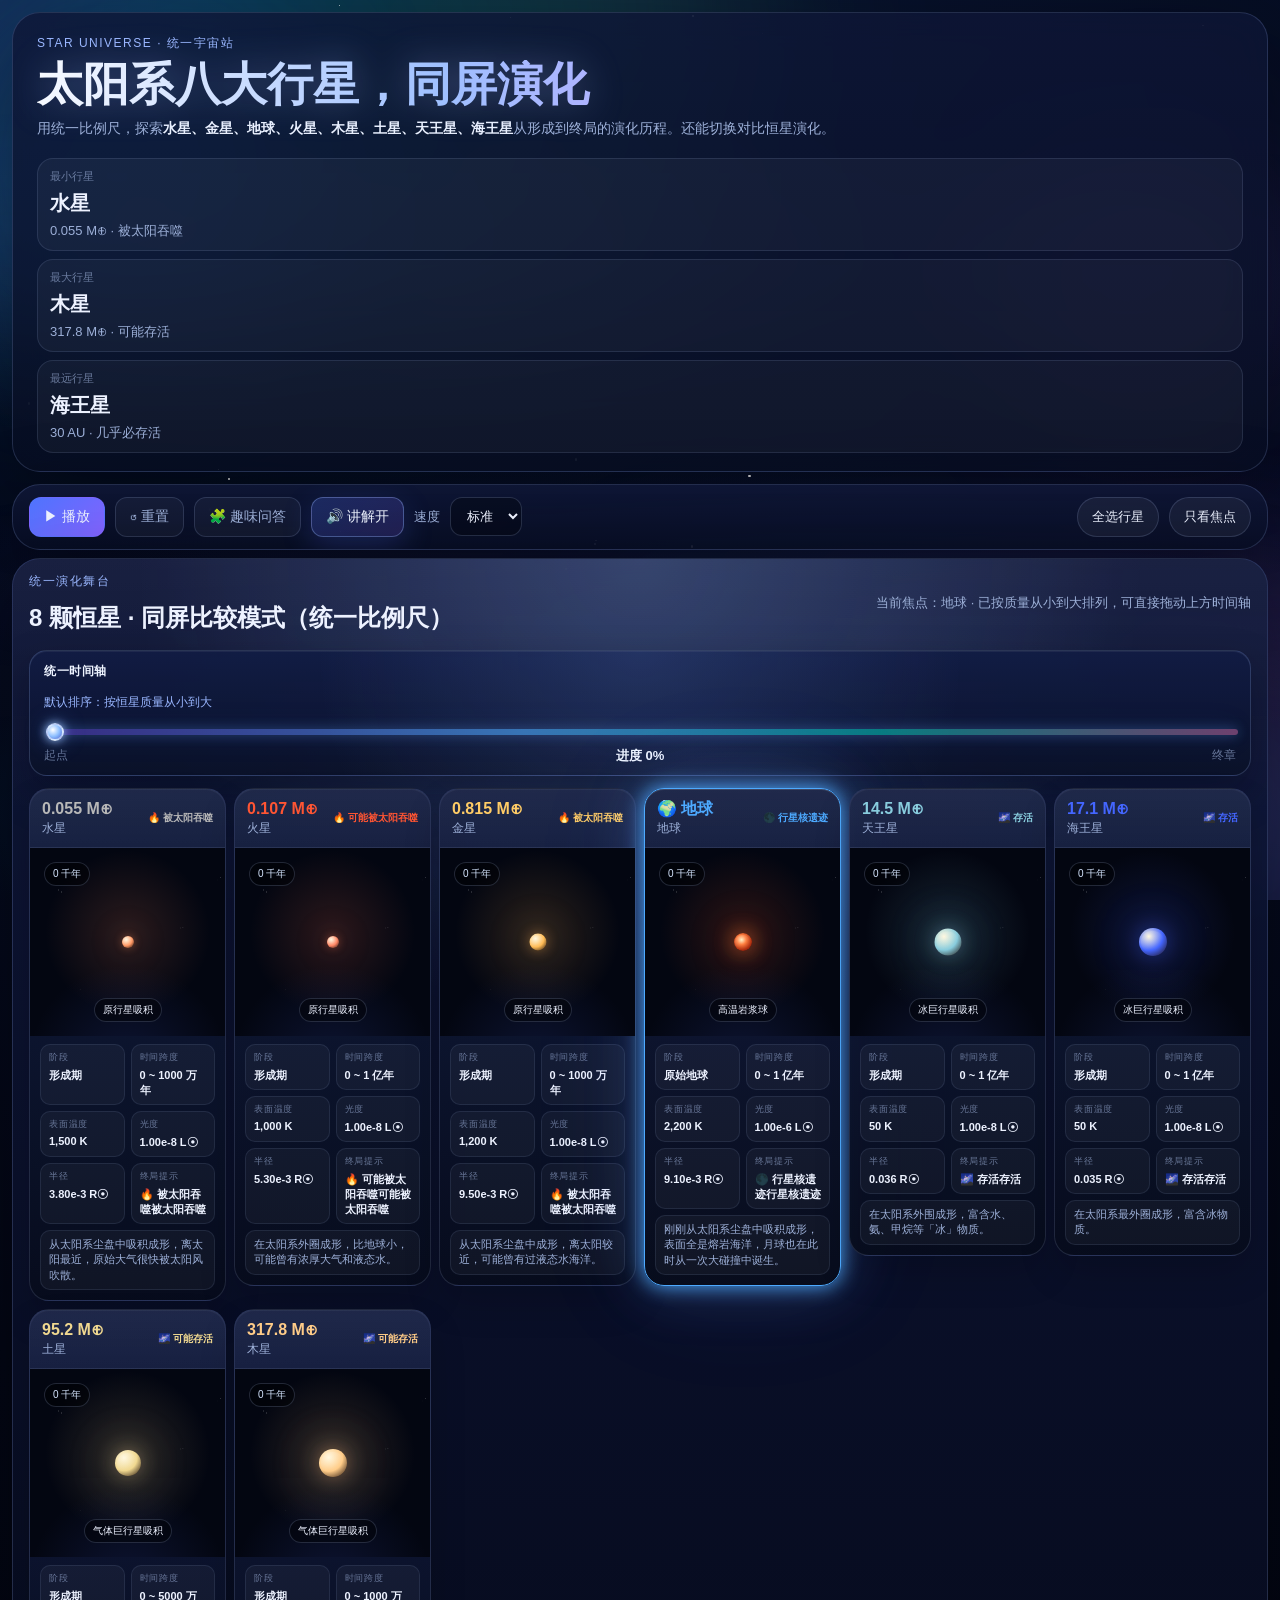
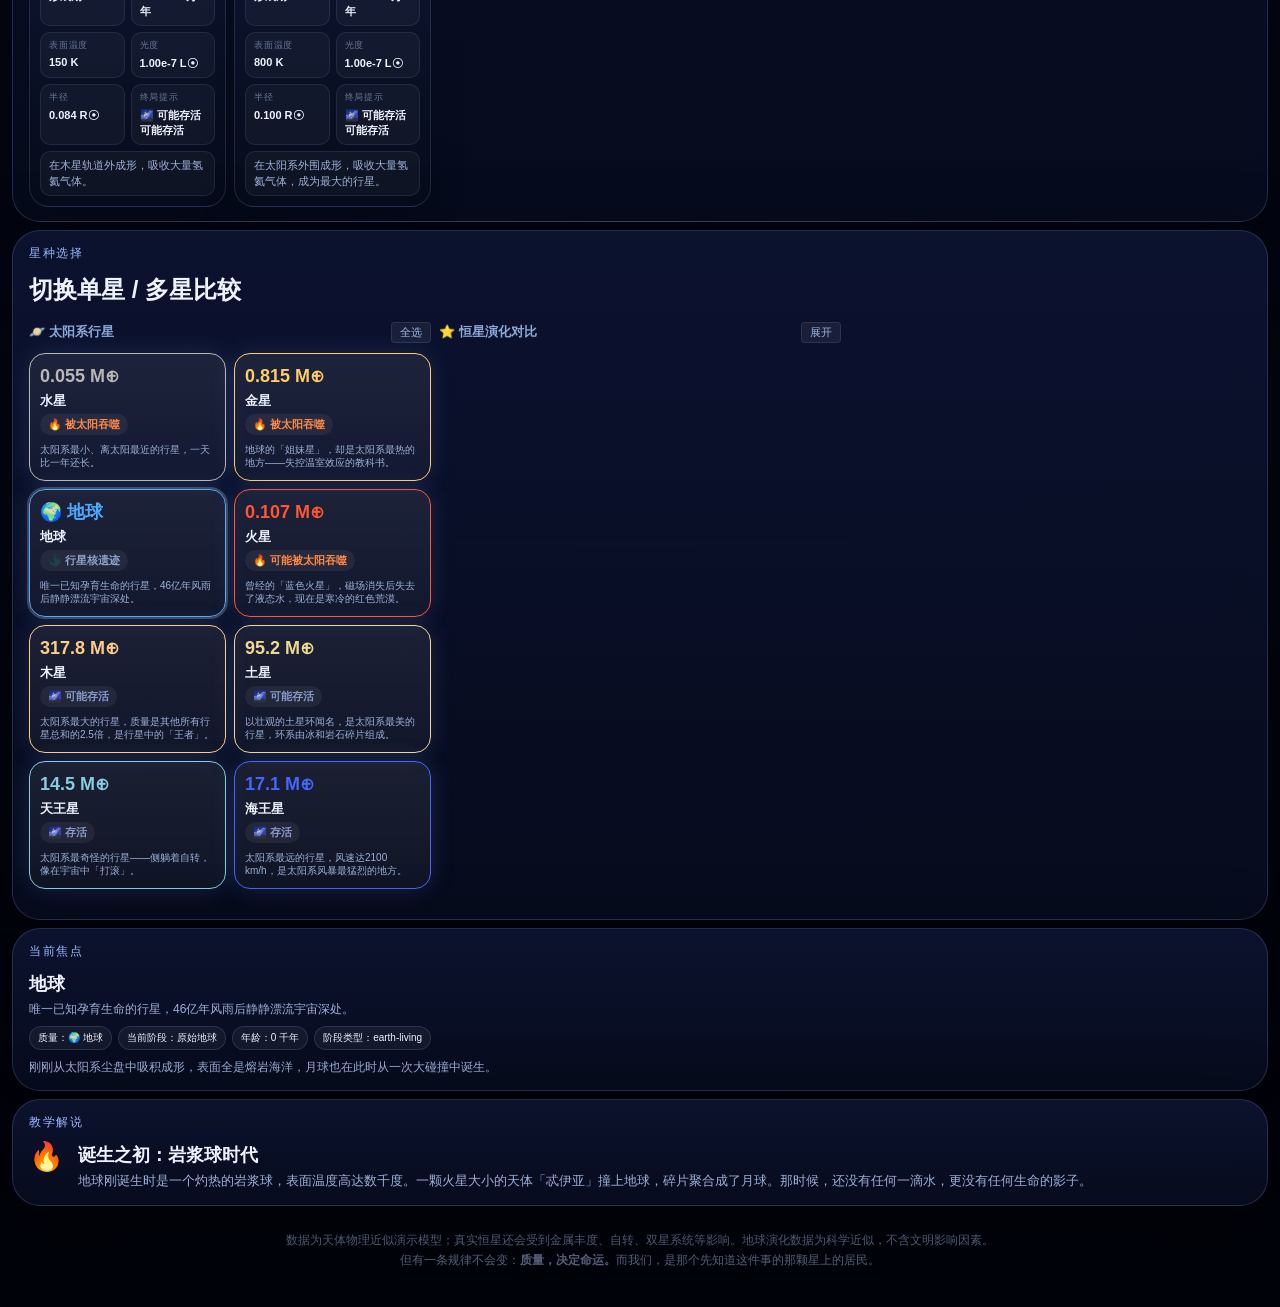
==== index.html @ a863126d "fix: resolve script loading order and update selectAll to planets only - P0 Fix: Move catalog assemb" ====
<!DOCTYPE html>
<html lang="zh-CN">
<head>
  <meta charset="UTF-8" />
  <meta name="viewport" content="width=device-width, initial-scale=1.0" />
  <title>宇宙站 · 太阳系八大行星同屏演化 | 星球的一生</title>
  <meta name="description" content="在一个统一页面中探索太阳系八大行星的演化历程，支持行星对比与恒星演化演示。" />
  <link rel="icon" type="image/svg+xml" href="favicon.svg" />
  <link rel="stylesheet" href="star-universe.css" />
</head>
<body>
  <div class="cosmos-bg">
    <div class="aurora-a"></div>
    <div class="aurora-b"></div>
    <div class="nebula nebula-a"></div>
    <div class="nebula nebula-b"></div>
    <div class="nebula nebula-c"></div>
    <div class="stars-layer" id="starsLayer"></div>
  </div>

  <div id="globalFlash" class="global-flash"></div>

  <div id="endingOverlay" class="ending-overlay">
    <div class="ending-card">
      <div class="ending-glow"></div>
      <p class="ending-pre">🎬 演化终章</p>
      <h2 id="endingTitle" class="ending-title">终章</h2>
      <p id="endingDesc" class="ending-desc"></p>
      <div id="endingBadge" class="ending-badge"></div>
      <p id="endingNote" class="ending-note"></p>
      <button id="endingClose" class="ending-btn">↺ 继续探索</button>
    </div>
  </div>

  <main class="page-shell one-screen-layout">
    <header class="hero glass-panel compact-hero">
      <div class="hero-copy">
        <div class="hero-badge">STAR UNIVERSE · 统一宇宙站</div>
        <h1>太阳系八大行星，同屏演化</h1>
        <p>
          用统一比例尺，探索<strong>水星、金星、地球、火星、木星、土星、天王星、海王星</strong>从形成到终局的演化历程。还能切换对比恒星演化。
        </p>
      </div>
      <div class="hero-stats">
        <div class="hero-stat"><span>最小行星</span><strong>水星</strong><em>0.055 M⊕ · 被太阳吞噬</em></div>
        <div class="hero-stat"><span>最大行星</span><strong>木星</strong><em>317.8 M⊕ · 可能存活</em></div>
        <div class="hero-stat"><span>最远行星</span><strong>海王星</strong><em>30 AU · 几乎必存活</em></div>
      </div>
    </header>

    <section class="control-wrap glass-panel sticky-control">
      <div class="control-row top">
        <button id="playBtn" class="action-btn primary">▶ 播放</button>
        <button id="resetBtn" class="action-btn ghost">↺ 重置</button>
        <button id="quizToggleBtn" class="action-btn ghost">🧩 趣味问答</button>
        <button id="audioToggleBtn" class="action-btn ghost active">🔊 讲解开</button>
        <label class="speed-box">
          <span>速度</span>
          <select id="speedSelect">
            <option value="0.4">慢速</option>
            <option value="1" selected>标准</option>
            <option value="2">快速</option>
            <option value="4">极速</option>
          </select>
        </label>
        <div class="selector-actions inline-actions">
          <button id="selectAllBtn" class="mini-btn">全选行星</button>
          <button id="showFocusBtn" class="mini-btn">只看焦点</button>
        </div>
      </div>
    </section>

    <section class="stage-wrap glass-panel stage-fullscreen-friendly">
      <div class="section-head compact">
        <div>
          <p class="eyebrow">统一演化舞台</p>
          <h2 id="stageTitle">六大天体同屏演化</h2>
        </div>
        <div id="selectionHint" class="selection-hint"></div>
      </div>
      <div class="stage-topbar">
        <div class="progress-wrap stage-progress-wrap">
          <div class="stage-progress-head">
            <span class="stage-progress-title">统一时间轴</span>
            <span class="stage-progress-order">默认排序：按恒星质量从小到大</span>
          </div>
          <input id="progressBar" type="range" min="0" max="1000" value="0" />
          <div class="progress-labels">
            <span>起点</span>
            <span id="progressText">进度 0%</span>
            <span>终章</span>
          </div>
        </div>
      </div>
      <div id="stageGrid" class="stage-grid"></div>
    </section>

    <section class="selector-wrap glass-panel selector-compact">
      <div class="section-head compact">
        <div>
          <p class="eyebrow">星种选择</p>
          <h2>切换单星 / 多星比较</h2>
        </div>
      </div>
      <div id="selectorGrid" class="selector-grid"></div>
    </section>

    <section class="insight-grid compact-insight">
      <article class="focus-card glass-panel">
        <p class="eyebrow">当前焦点</p>
        <div id="focusSummary"></div>
      </article>
      <section class="teach-wrap glass-panel">
        <p class="eyebrow">教学解说</p>
        <div class="teach-box">
          <div id="teachEmoji" class="teach-emoji">🌌</div>
          <div>
            <h3 id="teachTitle">从分子云开始</h3>
            <p id="teachCaption">选择一颗恒星作为焦点，点击播放，开始看它的一生。</p>
          </div>
        </div>
      </section>
    </section>

    <section id="quizPanel" class="quiz-wrap glass-panel hidden">
      <div id="quizSection"></div>
    </section>

    <footer class="footer-note">
      数据为天体物理近似演示模型；真实恒星还会受到金属丰度、自转、双星系统等影响。地球演化数据为科学近似，不含文明影响因素。<br />
      但有一条规律不会变：<strong>质量，决定命运。</strong>而我们，是那个先知道这件事的那颗星上的居民。
    </footer>
  </main>

  <script src="star-data.js"></script>
  <script src="star-250m-data.js"></script>
  <script src="star-universe-app.js"></script>
</body>
</html>
---- star-universe.css ----
:root {
  --bg: #030614;
  --panel: rgba(10, 16, 40, 0.62);
  --panel-strong: rgba(10, 18, 48, 0.82);
  --border: rgba(160, 190, 255, 0.18);
  --text: #edf2ff;
  --sub: #9db0d8;
  --muted: rgba(157, 176, 216, 0.62);
  --accent: #7ca4ff;
  --radius-lg: 28px;
  --radius-md: 18px;
  --shadow: 0 24px 80px rgba(0, 0, 0, 0.35);
}

* { box-sizing: border-box; }
html, body { margin: 0; padding: 0; }
body {
  min-height: 100vh;
  font-family: -apple-system, BlinkMacSystemFont, "Segoe UI", "PingFang SC", sans-serif;
  background: radial-gradient(circle at top, #08132f 0%, #030614 50%, #01030a 100%);
  color: var(--text);
  overflow-x: hidden;
}

.cosmos-bg {
  position: fixed;
  inset: 0;
  overflow: hidden;
  pointer-events: none;
}

.nebula {
  position: absolute;
  border-radius: 999px;
  filter: blur(60px);
  opacity: 0.35;
}

.nebula-a {
  width: 42vw;
  height: 42vw;
  left: -10vw;
  top: -8vw;
  background: radial-gradient(circle, rgba(90, 120, 255, 0.55), transparent 70%);
}

.nebula-b {
  width: 36vw;
  height: 36vw;
  right: -8vw;
  top: 6vh;
  background: radial-gradient(circle, rgba(194, 96, 255, 0.38), transparent 72%);
}

.nebula-c {
  width: 50vw;
  height: 28vw;
  left: 24vw;
  bottom: -12vw;
  background: radial-gradient(circle, rgba(66, 214, 255, 0.22), transparent 72%);
}

.stars-layer {
  position: absolute;
  inset: 0;
}

.star-pixel {
  position: absolute;
  border-radius: 50%;
  background: #fff;
  animation: twinkle var(--dur, 4s) ease-in-out infinite;
}

@keyframes twinkle {
  0%, 100% { opacity: var(--op, 0.45); transform: scale(1); }
  50% { opacity: 0.08; transform: scale(0.55); }
}

.global-flash {
  position: fixed;
  inset: 0;
  pointer-events: none;
  background: radial-gradient(circle at center, rgba(255, 248, 220, 0.92) 0%, rgba(255, 190, 90, 0.35) 28%, transparent 68%);
  opacity: 0;
  transition: opacity 0.12s ease;
  z-index: 50;
}

/* 终章弹层 */
.ending-overlay {
  position: fixed;
  inset: 0;
  z-index: 140;
  display: none;
  align-items: center;
  justify-content: center;
  background: rgba(1, 3, 10, 0.74);
  backdrop-filter: blur(8px);
  padding: 20px;
}

.ending-overlay.visible { display: flex; }

.ending-card {
  width: min(760px, 96vw);
  background: linear-gradient(180deg, rgba(20,30,70,0.95), rgba(10,16,40,0.95));
  border: 1px solid rgba(180,205,255,0.26);
  border-radius: 24px;
  box-shadow: 0 24px 100px rgba(0,0,0,0.55);
  padding: 30px 28px;
  position: relative;
  overflow: hidden;
}

.ending-glow {
  position: absolute;
  width: 320px;
  height: 320px;
  border-radius: 50%;
  left: 50%;
  top: -180px;
  transform: translateX(-50%);
  background: radial-gradient(circle, rgba(160,190,255,0.25), transparent 68%);
  pointer-events: none;
}

.ending-pre {
  margin: 0 0 10px;
  color: #9ab7ff;
  font-size: 12px;
  letter-spacing: 1.3px;
  text-transform: uppercase;
}

.ending-title {
  margin: 0 0 10px;
  font-size: clamp(28px, 4vw, 42px);
  line-height: 1.15;
}

.ending-desc {
  margin: 0;
  color: #c3d4f8;
  line-height: 1.75;
  font-size: 15px;
}

.ending-badge {
  margin-top: 14px;
  display: inline-flex;
  align-items: center;
  gap: 8px;
  padding: 8px 14px;
  border-radius: 999px;
  border: 1px solid rgba(180,205,255,0.3);
  background: rgba(255,255,255,0.06);
  font-weight: 800;
  font-size: 16px;
}

.ending-note {
  margin: 14px 0 0;
  color: #9db3de;
  line-height: 1.7;
  font-size: 13px;
}

.ending-btn {
  margin-top: 18px;
  border: 1px solid rgba(180,205,255,0.28);
  border-radius: 12px;
  padding: 10px 14px;
  color: #eaf2ff;
  background: linear-gradient(135deg, #4f75ff, #8363ff);
  cursor: pointer;
}

.ending-btn:hover { transform: translateY(-1px); }

.page-shell {
  position: relative;
  z-index: 1;
  width: min(1600px, calc(100vw - 24px));
  margin: 0 auto;
  padding: 12px 0 24px;
}

.one-screen-layout {
  min-height: 100vh;
}

.glass-panel {
  background: linear-gradient(180deg, rgba(14, 22, 54, 0.82), rgba(8, 14, 34, 0.78));
  border: 1px solid var(--border);
  border-radius: var(--radius-lg);
  backdrop-filter: blur(18px);
  box-shadow: var(--shadow);
}

.hero {
  display: grid;
  grid-template-columns: 1.45fr 0.85fr;
  gap: 18px;
  padding: 22px 24px 18px;
  margin-bottom: 12px;
}

.compact-hero .hero-badge,
.compact-hero .eyebrow {
  margin-bottom: 8px;
}


.hero-badge,
.eyebrow {
  font-size: 12px;
  letter-spacing: 1.5px;
  text-transform: uppercase;
  color: #9ab7ff;
  margin: 0 0 12px;
}

.hero h1 {
  margin: 0 0 10px;
  font-size: clamp(28px, 4vw, 46px);
  line-height: 1.05;
  background: linear-gradient(135deg, #f6f9ff 0%, #9fc0ff 30%, #d493ff 65%, #ffd7aa 100%);
  -webkit-background-clip: text;
  -webkit-text-fill-color: transparent;
}

.hero p {
  margin: 0;
  color: var(--sub);
  line-height: 1.55;
  font-size: 14px;
  max-width: 820px;
}

.hero p strong { color: #eaf1ff; }

.hero-stats {
  display: grid;
  gap: 8px;
}

.hero-stat {
  padding: 10px 12px;
  border-radius: 16px;
  background: rgba(255, 255, 255, 0.04);
  border: 1px solid rgba(180, 205, 255, 0.12);
}

.hero-stat span {
  display: block;
  color: var(--muted);
  font-size: 11px;
  margin-bottom: 6px;
}

.hero-stat strong {
  display: block;
  font-size: 20px;
  margin-bottom: 4px;
}

.hero-stat em {
  font-style: normal;
  color: var(--sub);
  font-size: 13px;
}

.selector-wrap,
.control-wrap,
.stage-wrap,
.teach-wrap,
.quiz-wrap,
.focus-card,
.scale-card {
  padding: 14px 16px;
}

.control-wrap {
  padding: 12px 16px;
  background: linear-gradient(180deg, rgba(16, 24, 56, 0.86), rgba(8, 14, 36, 0.82));
}

.stage-wrap {
  position: relative;
  overflow: hidden;
  background:
    radial-gradient(circle at top center, rgba(124, 164, 255, 0.14), transparent 34%),
    linear-gradient(180deg, rgba(15, 23, 58, 0.92), rgba(7, 12, 30, 0.88));
}

.stage-wrap::before {
  content: "";
  position: absolute;
  inset: 0;
  pointer-events: none;
  background:
    linear-gradient(180deg, rgba(255,255,255,0.05), transparent 22%),
    radial-gradient(circle at 50% 0%, rgba(168, 198, 255, 0.12), transparent 36%);
  opacity: 0.95;
}

.stage-wrap > * {
  position: relative;
  z-index: 1;
}

.selector-wrap,
.control-wrap,
.insight-grid,
.stage-wrap,
.teach-wrap,
.quiz-wrap {
  margin-bottom: 8px;
}

.section-head {
  display: flex;
  align-items: flex-end;
  justify-content: space-between;
  gap: 20px;
  margin-bottom: 16px;
}

.section-head.compact { align-items: center; }

.section-head h2 {
  margin: 0;
  font-size: 24px;
}

.selector-actions {
  display: flex;
  gap: 10px;
}

.inline-actions {
  margin-left: auto;
  flex-wrap: wrap;
}

.mini-btn,
.action-btn,
.selector-chip {
  border: 1px solid rgba(180, 205, 255, 0.16);
  background: rgba(255, 255, 255, 0.05);
  color: var(--text);
  cursor: pointer;
  transition: transform 0.18s ease, background 0.18s ease, border-color 0.18s ease, box-shadow 0.18s ease;
}

.mini-btn:hover,
.action-btn:hover,
.selector-chip:hover { transform: translateY(-1px); }

.mini-btn {
  padding: 10px 14px;
  border-radius: 999px;
  font-size: 13px;
}

.selector-grid {
  display: grid;
  grid-template-columns: repeat(6, minmax(0, 1fr));
  gap: 8px;
}

.selector-chip {
  padding: 10px;
  border-radius: 16px;
  text-align: left;
}

.selector-chip.active {
  border-color: var(--chip-color, #8fb5ff);
  box-shadow: 0 0 24px rgba(122, 164, 255, 0.16);
  background: linear-gradient(180deg, rgba(255,255,255,0.08), rgba(255,255,255,0.04));
}

.selector-chip.focused {
  outline: 2px solid rgba(255, 255, 255, 0.2);
}

.selector-chip .mass {
  font-size: 18px;
  font-weight: 900;
  color: var(--chip-color, #8fb5ff);
  margin-bottom: 4px;
}

.selector-chip .name {
  font-size: 13px;
  font-weight: 700;
  margin-bottom: 4px;
}

.selector-chip .fate {
  display: inline-block;
  padding: 3px 8px;
  border-radius: 999px;
  background: rgba(255, 255, 255, 0.06);
  font-size: 11px;
  font-weight: 700;
  margin-bottom: 8px;
}

.selector-chip .summary {
  font-size: 10px;
  color: var(--sub);
  line-height: 1.35;
}

/* 分组选择器样式 */
.selector-group {
  margin-bottom: 16px;
}

.selector-group.collapsed .group-grid {
  display: none;
}

.group-head {
  display: flex;
  align-items: center;
  justify-content: space-between;
  margin-bottom: 10px;
}

.group-label {
  font-size: 13px;
  font-weight: 600;
  color: #8aa8d8;
}

.group-toggle {
  font-size: 11px;
  padding: 2px 8px;
  background: rgba(255,255,255,0.06);
  border: 1px solid rgba(180,200,255,0.12);
  border-radius: 4px;
  color: #9cb8e8;
  cursor: pointer;
}

.group-toggle:hover {
  background: rgba(255,255,255,0.12);
}

.group-grid {
  display: grid;
  grid-template-columns: repeat(auto-fill, minmax(140px, 1fr));
  gap: 8px;
}

.control-row.top {
  display: flex;
  align-items: center;
  gap: 10px;
  flex-wrap: wrap;
}

.action-btn {
  padding: 10px 14px;
  border-radius: 12px;
  font-size: 14px;
}

.action-btn.primary {
  background: linear-gradient(135deg, #4f75ff, #8363ff);
  border-color: transparent;
}

.action-btn.ghost {
  color: var(--sub);
  background: rgba(255, 255, 255, 0.04);
}

.action-btn.active {
  color: #eef4ff;
  border-color: rgba(154, 183, 255, 0.36);
  background: linear-gradient(135deg, rgba(79, 117, 255, 0.24), rgba(131, 99, 255, 0.2));
  box-shadow: 0 10px 30px rgba(82, 115, 255, 0.22);
}

.action-btn.muted {
  color: #b8c7e8;
  border-color: rgba(180, 205, 255, 0.18);
  background: rgba(255, 255, 255, 0.04);
  box-shadow: none;
}

.action-btn.disabled {
  opacity: 0.55;
  cursor: not-allowed;
}

.speed-box {
  display: flex;
  align-items: center;
  gap: 10px;
  font-size: 13px;
  color: var(--sub);
}

.speed-box select {
  padding: 10px 12px;
  border-radius: 12px;
  background: rgba(0, 0, 0, 0.28);
  color: var(--text);
  border: 1px solid rgba(180, 205, 255, 0.18);
}

.progress-wrap {
  border: 1px solid rgba(180, 205, 255, 0.14);
  border-radius: 18px;
  background: linear-gradient(180deg, rgba(255,255,255,0.06), rgba(255,255,255,0.03));
  box-shadow: inset 0 1px 0 rgba(255,255,255,0.05);
  padding: 12px 14px 10px;
}

.stage-topbar {
  margin-bottom: 12px;
}

.stage-progress-wrap {
  background:
    radial-gradient(circle at 50% 0%, rgba(124, 164, 255, 0.16), transparent 52%),
    linear-gradient(180deg, rgba(17, 28, 68, 0.94), rgba(10, 17, 40, 0.9));
  border-color: rgba(163, 192, 255, 0.2);
  box-shadow: 0 18px 40px rgba(3, 6, 20, 0.32), inset 0 1px 0 rgba(255,255,255,0.06);
}

.stage-progress-head {
  display: flex;
  align-items: center;
  justify-content: space-between;
  gap: 14px;
  margin-bottom: 10px;
  font-size: 12px;
}

.stage-progress-title {
  color: #eef4ff;
  font-weight: 700;
  letter-spacing: 0.6px;
}

.stage-progress-order {
  color: #9ab7ff;
  text-align: right;
}

.progress-wrap input[type="range"] {
  width: 100%;
  accent-color: #7ca4ff;
}

.progress-labels {
  display: flex;
  justify-content: space-between;
  align-items: center;
  gap: 12px;
  font-size: 12px;
  color: var(--muted);
  margin-top: 8px;
}

#progressText {
  font-size: 13px;
  font-weight: 800;
  color: #eef4ff;
}

.insight-grid {
  display: grid;
  grid-template-columns: 1fr 1fr;
  gap: 8px;
}

#focusSummary h3,
#focusSummary p,
#focusSummary ul { margin: 0; }
#focusSummary h3 { font-size: 18px; margin-bottom: 4px; }
#focusSummary p { color: var(--sub); line-height: 1.5; font-size: 12px; }
#focusSummary .focus-meta { display: flex; gap: 6px; flex-wrap: wrap; margin: 8px 0; }
#focusSummary .focus-pill {
  padding: 4px 8px;
  border-radius: 999px;
  background: rgba(255, 255, 255, 0.05);
  border: 1px solid rgba(180, 205, 255, 0.14);
  font-size: 10px;
}

.scale-rules {
  display: grid;
  gap: 10px;
}

.scale-rules div {
  padding: 10px 12px;
  border-radius: 14px;
  background: rgba(255,255,255,0.04);
  border: 1px solid rgba(180,205,255,0.1);
}

.scale-rules strong {
  display: block;
  font-size: 14px;
  margin-bottom: 4px;
}

.scale-rules span {
  display: block;
  font-size: 12px;
  color: var(--sub);
  line-height: 1.55;
}

.selection-hint {
  color: var(--sub);
  font-size: 13px;
  text-align: right;
}

.stage-grid {
  display: grid;
  gap: 8px;
  align-items: stretch;
}

.stage-card {
  border-radius: 20px;
  overflow: hidden;
  border: 1px solid rgba(180,205,255,0.14);
  background:
    linear-gradient(180deg, rgba(18, 28, 64, 0.94), rgba(7, 12, 28, 0.94));
  min-height: 0;
  box-shadow: inset 0 1px 0 rgba(255,255,255,0.05), 0 18px 36px rgba(0, 0, 0, 0.16);
}

.stage-card.focused {
  border-color: rgba(170, 198, 255, 0.34);
  box-shadow: 0 0 0 1px rgba(255,255,255,0.12), 0 0 36px rgba(124,164,255,0.22), 0 20px 42px rgba(16, 24, 56, 0.34);
}

.stage-card-header {
  display: flex;
  align-items: center;
  gap: 8px;
  padding: 10px 12px;
  background: linear-gradient(180deg, rgba(255,255,255,0.06), rgba(255,255,255,0.03));
  border-bottom: 1px solid rgba(180,205,255,0.08);
}

.stage-card-header .mass {
  font-size: 16px;
  font-weight: 900;
  color: var(--accent-color, #8fb5ff);
}

.stage-card-header .name {
  font-size: 12px;
  color: var(--sub);
}

.stage-card-header .fate {
  margin-left: auto;
  font-size: 10px;
  font-weight: 700;
  color: var(--accent-color, #8fb5ff);
}

.stage-visual {
  position: relative;
  min-height: 188px;
  overflow: hidden;
  background:
    radial-gradient(circle at 50% 110%, rgba(74, 106, 255, 0.18), transparent 42%),
    radial-gradient(circle at 50% 50%, rgba(255, 255, 255, 0.05), transparent 60%),
    linear-gradient(180deg, #040817, #030611 72%);
}

.stage-visual::before,
.stage-visual::after {
  content: "";
  position: absolute;
  inset: 0;
  pointer-events: none;
  background-image:
    radial-gradient(1.2px 1.2px at 12% 22%, rgba(255,255,255,0.82), transparent 60%),
    radial-gradient(1px 1px at 72% 16%, rgba(255,255,255,0.7), transparent 60%),
    radial-gradient(1.2px 1.2px at 78% 68%, rgba(180,205,255,0.58), transparent 60%),
    radial-gradient(1px 1px at 20% 70%, rgba(255,240,220,0.44), transparent 60%),
    radial-gradient(1.1px 1.1px at 58% 40%, rgba(255,255,255,0.52), transparent 60%);
  background-size: 260px 200px;
  opacity: 0.9;
}

.stage-visual::after {
  transform: scale(1.04);
  filter: blur(0.35px);
  opacity: 0.45;
}

.star-halo,
.star-halo-outer,
.star-core {
  position: absolute;
  left: 50%;
  top: 50%;
  transform: translate(-50%, -50%);
  border-radius: 50%;
  transition: width 180ms linear, height 180ms linear, background 180ms linear, box-shadow 180ms linear, opacity 180ms linear;
}

.star-halo { filter: blur(26px); opacity: 0.75; }
.star-halo-outer { filter: blur(42px); opacity: 0.35; }
.star-core {
  z-index: 2;
  overflow: visible;
}

.star-core::before {
  content: "";
  position: absolute;
  inset: 10%;
  border-radius: 50%;
  background: linear-gradient(145deg, rgba(255,255,255,0.2), transparent 65%);
  pointer-events: none;
}

.star-age,
.stage-badge {
  position: absolute;
  z-index: 3;
  padding: 4px 8px;
  border-radius: 999px;
  border: 1px solid rgba(180,205,255,0.18);
  background: rgba(0,0,0,0.38);
  backdrop-filter: blur(10px);
  font-size: 10px;
}

.star-age { top: 14px; left: 14px; color: #d6e6ff; }
.stage-badge { bottom: 14px; left: 50%; transform: translateX(-50%); }

.black-hole-ring,
.black-hole-disk,
.pisn-ring,
.supernova-ring {
  position: absolute;
  left: 50%;
  top: 50%;
  transform: translate(-50%, -50%);
  pointer-events: none;
}

.black-hole-ring {
  border-radius: 50%;
  border: 1.5px solid rgba(196, 210, 255, 0.38);
  box-shadow: 0 0 24px rgba(125, 150, 255, 0.14);
  opacity: 0;
}

.black-hole-disk {
  border-radius: 50%;
  background: linear-gradient(90deg, rgba(95,120,255,0.06) 0%, rgba(255,205,125,0.85) 18%, rgba(255,255,255,0.95) 50%, rgba(255,205,125,0.85) 82%, rgba(95,120,255,0.06) 100%);
  filter: blur(1px);
  opacity: 0;
}

.pisn-ring.active,
.supernova-ring.active {
  animation: ringExpand 1.1s ease-out forwards;
}

@keyframes ringExpand {
  from { transform: translate(-50%, -50%) scale(0.45); opacity: 0.9; }
  to { transform: translate(-50%, -50%) scale(4.6); opacity: 0; }
}

.info-grid {
  display: grid;
  grid-template-columns: repeat(2, minmax(0, 1fr));
  gap: 6px;
  padding: 8px 10px 10px;
}

.info-item,
.note-box {
  padding: 6px 8px;
  border-radius: 10px;
  background: rgba(255,255,255,0.04);
  border: 1px solid rgba(180,205,255,0.1);
}

.info-item label {
  display: block;
  font-size: 9px;
  letter-spacing: 0.8px;
  text-transform: uppercase;
  color: var(--muted);
  margin-bottom: 4px;
}

.info-item strong {
  display: block;
  font-size: 11px;
}

.note-box {
  grid-column: 1 / -1;
  color: var(--sub);
  line-height: 1.4;
  font-size: 11px;
}

.teach-box {
  display: flex;
  gap: 14px;
  align-items: flex-start;
}

.teach-emoji {
  font-size: 28px;
  line-height: 1;
}

.teach-box h3 {
  margin: 0 0 4px;
  font-size: 18px;
}

.teach-box p {
  margin: 0;
  color: var(--sub);
  line-height: 1.55;
  font-size: 13px;
}

.quiz-wrap.hidden { display: none; }

.quiz-title {
  margin: 0 0 12px;
  font-size: 20px;
}

.quiz-item {
  border: 1px solid rgba(180,205,255,0.16);
  background: rgba(255,255,255,0.04);
  border-radius: 14px;
  padding: 12px;
  margin-bottom: 10px;
}

.qi-q {
  font-size: 14px;
  color: #d9e8ff;
  line-height: 1.6;
  margin-bottom: 8px;
}

.qi-btn {
  border: 1px solid rgba(180,205,255,0.26);
  background: rgba(124,164,255,0.18);
  color: #eaf2ff;
  border-radius: 10px;
  padding: 6px 10px;
  cursor: pointer;
}

.qi-a {
  margin-top: 8px;
  font-size: 13px;
  color: #a9c0ef;
  line-height: 1.65;
}

.qi-a.hidden { display: none; }

.quiz-empty {
  color: var(--sub);
  font-size: 13px;
}


.footer-note {
  color: rgba(157,176,216,0.58);
  font-size: 12px;
  text-align: center;
  line-height: 1.7;
  padding: 8px 0 12px;
}

@media (max-width: 1380px) {
  .selector-grid { grid-template-columns: repeat(3, minmax(0, 1fr)); }
  .hero,
  .insight-grid { grid-template-columns: 1fr; }
  .stage-progress-head { flex-direction: column; align-items: flex-start; }
}

@media (max-width: 1180px) {
  .selector-grid { grid-template-columns: repeat(2, minmax(0, 1fr)); }
  .inline-actions { margin-left: 0; }
}

@media (max-width: 720px) {
  .page-shell { width: min(100vw - 16px, 1440px); }
  .hero,
  .selector-wrap,
  .control-wrap,
  .stage-wrap,
  .teach-wrap,
  .quiz-wrap,
  .focus-card,
  .scale-card { padding: 14px; }
  .selector-grid { grid-template-columns: repeat(2, minmax(0, 1fr)); }
  .info-grid { grid-template-columns: 1fr; }
  .section-head { flex-direction: column; align-items: flex-start; }
  .selection-hint { text-align: left; }
  .stage-visual { min-height: 160px; }
  .stage-progress-head,
  .progress-labels { flex-direction: column; align-items: flex-start; }
  .compact-insight,
  .footer-note { display: none; }
}

/* ===========================================
   AURORA UNIVERSE — 极光浮夸视觉升级
   =========================================== */

/* -- 极光流光层 -- */
.aurora-a,
.aurora-b {
  position: absolute;
  border-radius: 999px;
  filter: blur(90px);
  pointer-events: none;
  will-change: transform, opacity;
}

.aurora-a {
  width: 80vw;
  height: 38vw;
  top: -12vw;
  left: -18vw;
  background: linear-gradient(120deg,
    rgba(120, 80, 255, 0.28) 0%,
    rgba(0, 220, 255, 0.22) 40%,
    rgba(80, 255, 160, 0.14) 70%,
    transparent 100%);
  animation: auroraA 22s ease-in-out infinite alternate;
}

.aurora-b {
  width: 70vw;
  height: 30vw;
  bottom: -8vw;
  right: -14vw;
  background: linear-gradient(240deg,
    rgba(255, 80, 180, 0.22) 0%,
    rgba(80, 120, 255, 0.25) 38%,
    rgba(0, 200, 255, 0.16) 68%,
    transparent 100%);
  animation: auroraB 28s ease-in-out infinite alternate;
}

@keyframes auroraA {
  0%   { transform: translateY(0) translateX(0) scaleX(1); opacity: 0.7; }
  33%  { transform: translateY(3vw) translateX(5vw) scaleX(1.08); opacity: 1; }
  66%  { transform: translateY(-2vw) translateX(2vw) scaleX(0.95); opacity: 0.8; }
  100% { transform: translateY(4vw) translateX(-4vw) scaleX(1.05); opacity: 0.9; }
}

@keyframes auroraB {
  0%   { transform: translateY(0) translateX(0) scaleX(1); opacity: 0.65; }
  40%  { transform: translateY(-4vw) translateX(-5vw) scaleX(1.1); opacity: 0.9; }
  70%  { transform: translateY(3vw) translateX(2vw) scaleX(0.92); opacity: 0.75; }
  100% { transform: translateY(-2vw) translateX(6vw) scaleX(1.06); opacity: 1; }
}

/* -- Hero h1 七彩流光动态渐变 -- */
.hero h1 {
  background: linear-gradient(90deg,
    #f6f9ff 0%, #9fc0ff 12%, #d493ff 28%,
    #ff9fe0 42%, #ffb870 56%,
    #4dfff8 70%, #9fc0ff 85%, #f6f9ff 100%);
  background-size: 280% auto;
  -webkit-background-clip: text;
  -webkit-text-fill-color: transparent;
  background-clip: text;
  animation: gradientFlow 8s linear infinite;
  filter: drop-shadow(0 0 18px rgba(160, 180, 255, 0.35));
}

@keyframes gradientFlow {
  0%   { background-position: 0% center; }
  100% { background-position: 280% center; }
}

/* -- glass-panel 彩虹扫光顶边 -- */
.glass-panel {
  position: relative;
  overflow: hidden;
}

.glass-panel::after {
  content: "";
  position: absolute;
  top: 0;
  left: -110%;
  width: 110%;
  height: 2px;
  background: linear-gradient(90deg,
    transparent 0%,
    rgba(100, 170, 255, 0.5) 20%,
    rgba(200, 130, 255, 0.8) 40%,
    rgba(80, 230, 255, 0.8) 60%,
    rgba(255, 160, 220, 0.5) 80%,
    transparent 100%);
  animation: panelSweep 9s linear infinite;
  pointer-events: none;
  z-index: 10;
  border-radius: 2px;
}

@keyframes panelSweep {
  0%   { left: -110%; }
  100% { left: 100%; }
}

/* -- stage-card 浮动动画 + 霓虹焦点升级 -- */
.stage-card {
  animation: cardFloat 6s ease-in-out infinite;
  transform-origin: center center;
}

.stage-card:nth-child(2) { animation-delay: -1.0s; }
.stage-card:nth-child(3) { animation-delay: -2.1s; }
.stage-card:nth-child(4) { animation-delay: -3.3s; }
.stage-card:nth-child(5) { animation-delay: -4.5s; }
.stage-card:nth-child(6) { animation-delay: -5.2s; }

@keyframes cardFloat {
  0%, 100% { transform: translateY(0px); }
  50%       { transform: translateY(-5px); }
}

.stage-card.focused {
  border-color: var(--accent-color, rgba(160, 200, 255, 0.5));
  box-shadow:
    0 0 20px var(--accent-color, rgba(120, 164, 255, 0.6)),
    0 0 60px rgba(120, 164, 255, 0.22),
    0 0 120px rgba(80, 120, 255, 0.1),
    inset 0 1px 0 rgba(255, 255, 255, 0.14);
  animation: cardFloat 6s ease-in-out infinite, focusPulse 3s ease-in-out infinite;
}

@keyframes focusPulse {
  0%, 100% { box-shadow: 0 0 20px var(--accent-color, rgba(120,164,255,0.6)), 0 0 60px rgba(120,164,255,0.2), inset 0 1px 0 rgba(255,255,255,0.14); }
  50%       { box-shadow: 0 0 36px var(--accent-color, rgba(120,164,255,0.8)), 0 0 90px rgba(120,164,255,0.3), inset 0 1px 0 rgba(255,255,255,0.18); }
}

/* -- 地球核心旋转动画 -- */
.earth-core {
  animation: earthSpin 20s linear infinite;
}

@keyframes earthSpin {
  from { filter: hue-rotate(0deg) brightness(1); }
  50%  { filter: hue-rotate(20deg) brightness(1.08); }
  to   { filter: hue-rotate(0deg) brightness(1); }
}

/* -- 进度条极光发光 -- */
.stage-progress-wrap input[type="range"] {
  appearance: none;
  -webkit-appearance: none;
  width: 100%;
  height: 6px;
  border-radius: 999px;
  background: linear-gradient(90deg,
    rgba(120, 80, 255, 0.4) 0%,
    rgba(77, 170, 255, 0.6) 40%,
    rgba(0, 220, 200, 0.5) 70%,
    rgba(255, 130, 200, 0.4) 100%);
  box-shadow: 0 0 12px rgba(100, 160, 255, 0.4), 0 0 30px rgba(80, 120, 255, 0.15);
  cursor: pointer;
  outline: none;
  border: none;
}

.stage-progress-wrap input[type="range"]::-webkit-slider-thumb {
  -webkit-appearance: none;
  width: 18px;
  height: 18px;
  border-radius: 50%;
  background: radial-gradient(circle at 35% 35%, #ffffff, #8fc0ff 50%, #4860d0);
  box-shadow: 0 0 10px rgba(160, 200, 255, 0.9), 0 0 22px rgba(100, 150, 255, 0.45);
  border: 2px solid rgba(255, 255, 255, 0.5);
  cursor: pointer;
  transition: transform 0.15s ease;
}

.stage-progress-wrap input[type="range"]::-webkit-slider-thumb:hover {
  transform: scale(1.25);
  box-shadow: 0 0 18px rgba(160, 200, 255, 1), 0 0 40px rgba(100, 150, 255, 0.6);
}

/* -- 背景增强：银河臂纹理 -- */
.cosmos-bg::after {
  content: "";
  position: absolute;
  inset: 0;
  pointer-events: none;
  background:
    radial-gradient(ellipse 120% 18% at 20% 30%, rgba(90, 120, 255, 0.08), transparent),
    radial-gradient(ellipse 100% 16% at 80% 65%, rgba(160, 80, 255, 0.07), transparent),
    radial-gradient(ellipse 80% 14% at 50% 90%, rgba(0, 200, 255, 0.06), transparent);
  animation: galaxyArms 40s ease-in-out infinite alternate;
}

@keyframes galaxyArms {
  0%   { opacity: 0.6; transform: scaleX(1); }
  50%  { opacity: 1; transform: scaleX(1.04); }
  100% { opacity: 0.7; transform: scaleX(0.98); }
}
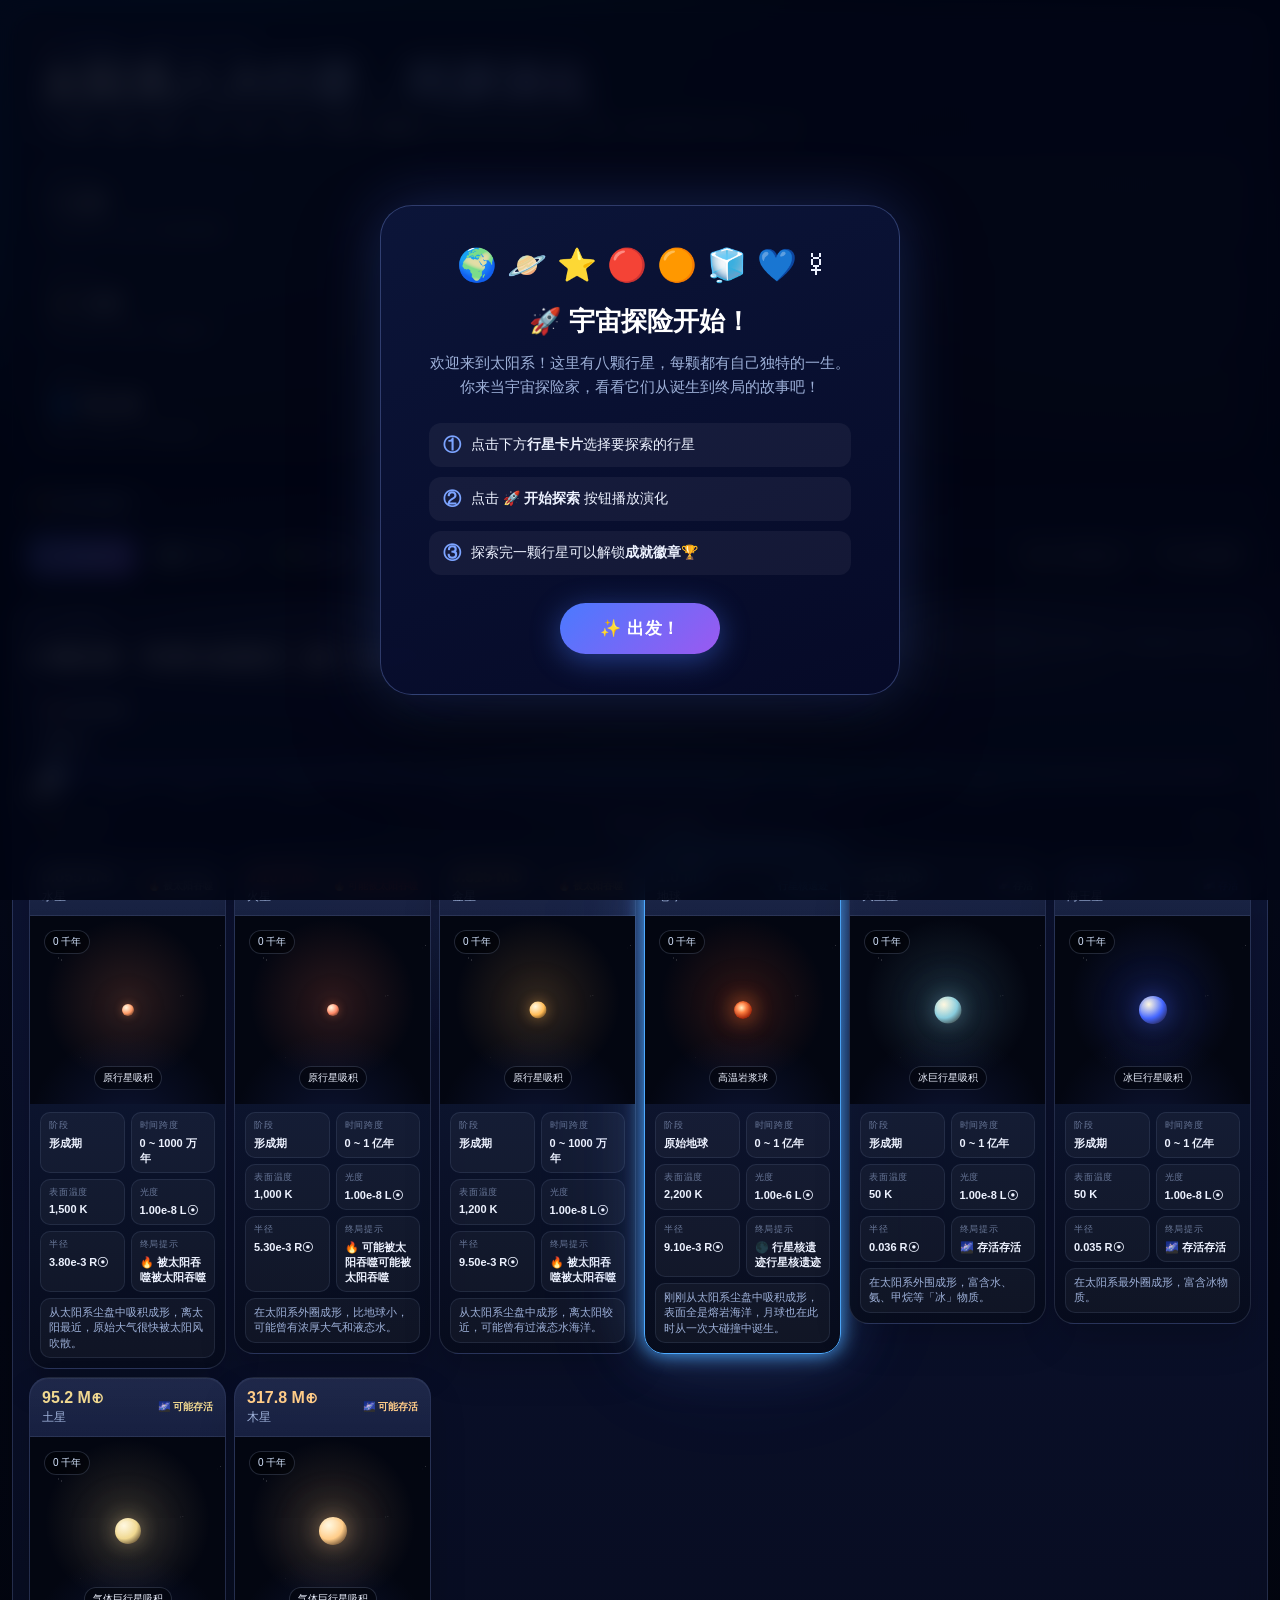
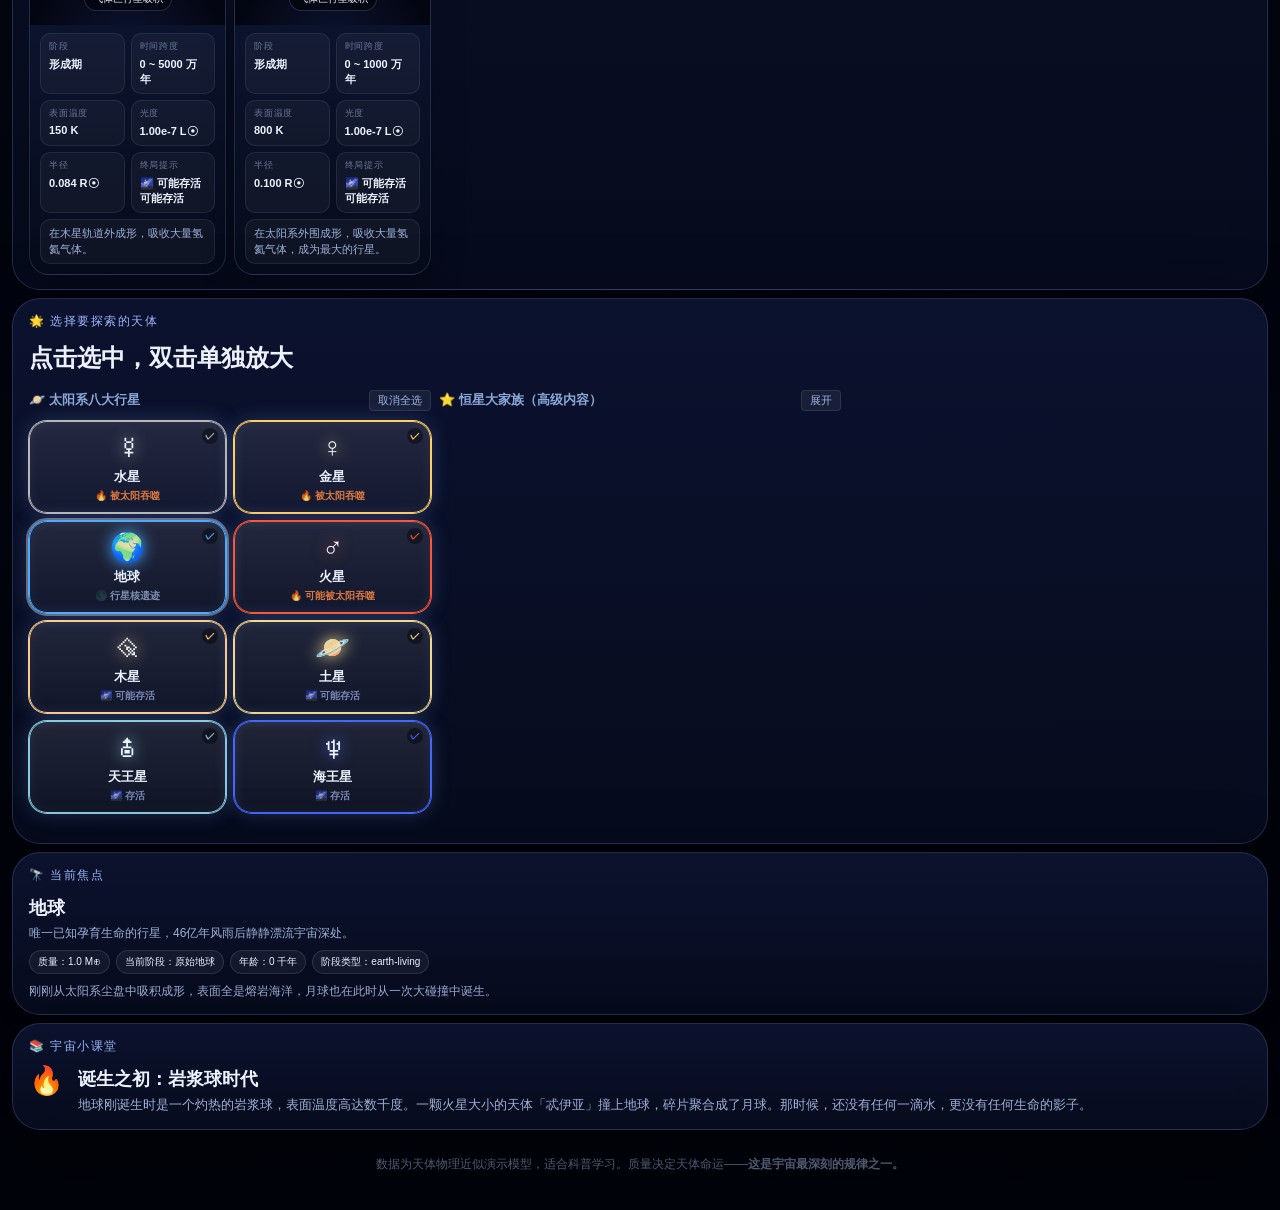
==== commit 3e9c053c: "feat: 全面升级儿童版体验 - 大emoji选择器/欢迎引导/成就徽章/庆祝动效/冷知识卡片/宇宙时间轴" ====
--- a/index.html
+++ b/index.html
@@ -3,12 +3,13 @@
 <head>
   <meta charset="UTF-8" />
   <meta name="viewport" content="width=device-width, initial-scale=1.0" />
-  <title>宇宙站 · 太阳系八大行星同屏演化 | 星球的一生</title>
-  <meta name="description" content="在一个统一页面中探索太阳系八大行星的演化历程，支持行星对比与恒星演化演示。" />
+  <title>宇宙探险站 · 太阳系八大行星同屏演化</title>
+  <meta name="description" content="带孩子探索太阳系八大行星的一生！用有趣的动画和讲解，看行星从诞生到终局的完整演化。" />
   <link rel="icon" type="image/svg+xml" href="favicon.svg" />
   <link rel="stylesheet" href="star-universe.css" />
 </head>
 <body>
+  <!-- 背景 -->
   <div class="cosmos-bg">
     <div class="aurora-a"></div>
     <div class="aurora-b"></div>
@@ -18,8 +19,37 @@
     <div class="stars-layer" id="starsLayer"></div>
   </div>
 
+  <!-- 全屏闪光特效 -->
   <div id="globalFlash" class="global-flash"></div>
 
+  <!-- 庆祝粒子层 -->
+  <canvas id="celebCanvas" class="celeb-canvas"></canvas>
+
+  <!-- 欢迎引导弹层 -->
+  <div id="welcomeOverlay" class="welcome-overlay">
+    <div class="welcome-card">
+      <div class="welcome-planets-row">
+        <span class="wp-planet" style="animation-delay:0s">🌍</span>
+        <span class="wp-planet" style="animation-delay:0.1s">🪐</span>
+        <span class="wp-planet" style="animation-delay:0.2s">⭐</span>
+        <span class="wp-planet" style="animation-delay:0.3s">🔴</span>
+        <span class="wp-planet" style="animation-delay:0.4s">🟠</span>
+        <span class="wp-planet" style="animation-delay:0.5s">🧊</span>
+        <span class="wp-planet" style="animation-delay:0.6s">💙</span>
+        <span class="wp-planet" style="animation-delay:0.7s">☿</span>
+      </div>
+      <h2 class="welcome-title">🚀 宇宙探险开始！</h2>
+      <p class="welcome-desc">欢迎来到太阳系！这里有八颗行星，每颗都有自己独特的一生。<br/>你来当宇宙探险家，看看它们从诞生到终局的故事吧！</p>
+      <div class="welcome-steps">
+        <div class="ws-step"><span class="ws-num">①</span> <span>点击下方<strong>行星卡片</strong>选择要探索的行星</span></div>
+        <div class="ws-step"><span class="ws-num">②</span> <span>点击 <strong>🚀 开始探索</strong> 按钮播放演化</span></div>
+        <div class="ws-step"><span class="ws-num">③</span> <span>探索完一颗行星可以解锁<strong>成就徽章</strong>🏆</span></div>
+      </div>
+      <button id="welcomeStart" class="welcome-btn">✨ 出发！</button>
+    </div>
+  </div>
+
+  <!-- 终章弹层 -->
   <div id="endingOverlay" class="ending-overlay">
     <div class="ending-card">
       <div class="ending-glow"></div>
@@ -28,107 +58,138 @@
       <p id="endingDesc" class="ending-desc"></p>
       <div id="endingBadge" class="ending-badge"></div>
       <p id="endingNote" class="ending-note"></p>
-      <button id="endingClose" class="ending-btn">↺ 继续探索</button>
+      <button id="endingClose" class="ending-btn">🔄 继续探索</button>
     </div>
   </div>
 
+  <!-- 成就徽章弹出提示 -->
+  <div id="badgeToast" class="badge-toast hidden">
+    <div class="badge-toast-inner">
+      <div id="badgeToastEmoji" class="bte-emoji">🏆</div>
+      <div>
+        <div class="bte-title">解锁成就！</div>
+        <div id="badgeToastText" class="bte-text">探索完成</div>
+      </div>
+    </div>
+  </div>
+
+  <!-- 冷知识卡片 -->
+  <div id="funFactCard" class="funfact-card hidden">
+    <div class="ff-emoji">💡</div>
+    <div id="funFactText" class="ff-text"></div>
+  </div>
+
   <main class="page-shell one-screen-layout">
+    <!-- Hero 区 -->
     <header class="hero glass-panel compact-hero">
       <div class="hero-copy">
-        <div class="hero-badge">STAR UNIVERSE · 统一宇宙站</div>
+        <div class="hero-badge">🚀 宇宙探险站 · STAR UNIVERSE</div>
         <h1>太阳系八大行星，同屏演化</h1>
         <p>
-          用统一比例尺，探索<strong>水星、金星、地球、火星、木星、土星、天王星、海王星</strong>从形成到终局的演化历程。还能切换对比恒星演化。
+          探索<strong>水星、金星、地球、火星、木星、土星、天王星、海王星</strong>从诞生到终局的完整旅程。用统一比例尺看清它们有多不一样！
         </p>
       </div>
       <div class="hero-stats">
-        <div class="hero-stat"><span>最小行星</span><strong>水星</strong><em>0.055 M⊕ · 被太阳吞噬</em></div>
-        <div class="hero-stat"><span>最大行星</span><strong>木星</strong><em>317.8 M⊕ · 可能存活</em></div>
-        <div class="hero-stat"><span>最远行星</span><strong>海王星</strong><em>30 AU · 几乎必存活</em></div>
+        <div class="hero-stat"><span>最小行星</span><strong>☿ 水星</strong><em>0.055 M⊕ · 命运：被太阳吞噬</em></div>
+        <div class="hero-stat"><span>最大行星</span><strong>🪐 木星</strong><em>317.8 M⊕ · 命运：可能存活</em></div>
+        <div class="hero-stat"><span>最远行星</span><strong>🔵 海王星</strong><em>30 AU · 命运：几乎必存活</em></div>
       </div>
     </header>
 
+    <!-- 成就徽章展示区 -->
+    <section id="badgeShelf" class="badge-shelf glass-panel hidden">
+      <span class="badge-shelf-label">🏆 我的探索徽章：</span>
+      <div id="badgeList" class="badge-list"></div>
+    </section>
+
+    <!-- 控制区 -->
     <section class="control-wrap glass-panel sticky-control">
       <div class="control-row top">
-        <button id="playBtn" class="action-btn primary">▶ 播放</button>
-        <button id="resetBtn" class="action-btn ghost">↺ 重置</button>
+        <button id="playBtn" class="action-btn primary">🚀 开始探索</button>
+        <button id="resetBtn" class="action-btn ghost">🔄 重新开始</button>
         <button id="quizToggleBtn" class="action-btn ghost">🧩 趣味问答</button>
         <button id="audioToggleBtn" class="action-btn ghost active">🔊 讲解开</button>
         <label class="speed-box">
           <span>速度</span>
           <select id="speedSelect">
-            <option value="0.4">慢速</option>
-            <option value="1" selected>标准</option>
-            <option value="2">快速</option>
-            <option value="4">极速</option>
+            <option value="0.4">🐢 慢速</option>
+            <option value="1" selected>🚶 标准</option>
+            <option value="2">🏃 快速</option>
+            <option value="4">🚀 极速</option>
           </select>
         </label>
         <div class="selector-actions inline-actions">
-          <button id="selectAllBtn" class="mini-btn">全选行星</button>
-          <button id="showFocusBtn" class="mini-btn">只看焦点</button>
-        </div>
-      </div>
-    </section>
-
+          <button id="selectAllBtn" class="mini-btn">🪐 八大行星全上</button>
+          <button id="showFocusBtn" class="mini-btn">🔍 放大观看</button>
+        </div>
+      </div>
+    </section>
+
+    <!-- 演化舞台 -->
     <section class="stage-wrap glass-panel stage-fullscreen-friendly">
       <div class="section-head compact">
         <div>
           <p class="eyebrow">统一演化舞台</p>
-          <h2 id="stageTitle">六大天体同屏演化</h2>
+          <h2 id="stageTitle">八大行星同屏演化</h2>
         </div>
         <div id="selectionHint" class="selection-hint"></div>
       </div>
       <div class="stage-topbar">
         <div class="progress-wrap stage-progress-wrap">
           <div class="stage-progress-head">
-            <span class="stage-progress-title">统一时间轴</span>
-            <span class="stage-progress-order">默认排序：按恒星质量从小到大</span>
-          </div>
-          <input id="progressBar" type="range" min="0" max="1000" value="0" />
+            <span class="stage-progress-title">📅 宇宙时间轴</span>
+            <span id="progressText" class="stage-progress-order">进度 0%</span>
+          </div>
+          <div class="timeline-wrap">
+            <input id="progressBar" type="range" min="0" max="1000" value="0" />
+            <div id="timelineMarkers" class="timeline-markers"></div>
+          </div>
           <div class="progress-labels">
-            <span>起点</span>
-            <span id="progressText">进度 0%</span>
-            <span>终章</span>
+            <span>⭐ 行星诞生</span>
+            <span id="phaseStatusText" class="phase-status-text"></span>
+            <span>🌌 终局</span>
           </div>
         </div>
       </div>
       <div id="stageGrid" class="stage-grid"></div>
     </section>
 
+    <!-- 天体选择器 -->
     <section class="selector-wrap glass-panel selector-compact">
       <div class="section-head compact">
         <div>
-          <p class="eyebrow">星种选择</p>
-          <h2>切换单星 / 多星比较</h2>
+          <p class="eyebrow">🌟 选择要探索的天体</p>
+          <h2>点击选中，双击单独放大</h2>
         </div>
       </div>
       <div id="selectorGrid" class="selector-grid"></div>
     </section>
 
+    <!-- 焦点信息 + 教学解说 -->
     <section class="insight-grid compact-insight">
       <article class="focus-card glass-panel">
-        <p class="eyebrow">当前焦点</p>
+        <p class="eyebrow">🔭 当前焦点</p>
         <div id="focusSummary"></div>
       </article>
       <section class="teach-wrap glass-panel">
-        <p class="eyebrow">教学解说</p>
+        <p class="eyebrow">📚 宇宙小课堂</p>
         <div class="teach-box">
           <div id="teachEmoji" class="teach-emoji">🌌</div>
           <div>
-            <h3 id="teachTitle">从分子云开始</h3>
-            <p id="teachCaption">选择一颗恒星作为焦点，点击播放，开始看它的一生。</p>
+            <h3 id="teachTitle">准备好探索了吗？</h3>
+            <p id="teachCaption">选择你感兴趣的行星，点击「🚀 开始探索」，看它从诞生到终局的完整故事！</p>
           </div>
         </div>
       </section>
     </section>
 
+    <!-- 趣味问答面板 -->
     <section id="quizPanel" class="quiz-wrap glass-panel hidden">
       <div id="quizSection"></div>
     </section>
 
     <footer class="footer-note">
-      数据为天体物理近似演示模型；真实恒星还会受到金属丰度、自转、双星系统等影响。地球演化数据为科学近似，不含文明影响因素。<br />
-      但有一条规律不会变：<strong>质量，决定命运。</strong>而我们，是那个先知道这件事的那颗星上的居民。
+      数据为天体物理近似演示模型，适合科普学习。质量决定天体命运——<strong>这是宇宙最深刻的规律之一。</strong>
     </footer>
   </main>
 
--- a/star-universe.css
+++ b/star-universe.css
@@ -370,50 +370,88 @@
   gap: 8px;
 }
 
+/* ---- 新版大图标选择器卡片 ---- */
 .selector-chip {
-  padding: 10px;
-  border-radius: 16px;
-  text-align: left;
+  padding: 12px 8px 10px;
+  border-radius: 18px;
+  text-align: center;
+  position: relative;
+  display: flex;
+  flex-direction: column;
+  align-items: center;
+  gap: 4px;
+  transition: transform 0.2s ease, box-shadow 0.2s ease, background 0.2s ease, border-color 0.2s ease;
+  min-height: 88px;
+}
+
+.selector-chip:hover {
+  transform: translateY(-3px) scale(1.04);
+  box-shadow: 0 8px 24px rgba(0,0,0,0.3);
+}
+
+.chip-emoji {
+  font-size: 28px;
+  line-height: 1;
+  margin-bottom: 2px;
+  filter: drop-shadow(0 0 6px rgba(255,255,255,0.3));
+  transition: transform 0.2s ease, filter 0.2s ease;
+}
+
+.selector-chip:hover .chip-emoji {
+  transform: scale(1.15);
+  filter: drop-shadow(0 0 10px var(--chip-color, #8fb5ff));
+}
+
+.chip-name {
+  font-size: 13px;
+  font-weight: 800;
+  color: #edf2ff;
+  letter-spacing: 0.3px;
+}
+
+.chip-fate {
+  font-size: 10px;
+  font-weight: 600;
+  opacity: 0.85;
+  line-height: 1.2;
+}
+
+.chip-check {
+  position: absolute;
+  top: 6px;
+  right: 7px;
+  font-size: 10px;
+  font-weight: 900;
+  color: var(--chip-color, #8fb5ff);
+  background: rgba(0,0,0,0.4);
+  border-radius: 50%;
+  width: 16px;
+  height: 16px;
+  display: flex;
+  align-items: center;
+  justify-content: center;
 }
 
 .selector-chip.active {
   border-color: var(--chip-color, #8fb5ff);
-  box-shadow: 0 0 24px rgba(122, 164, 255, 0.16);
-  background: linear-gradient(180deg, rgba(255,255,255,0.08), rgba(255,255,255,0.04));
+  box-shadow: 0 0 0 1px var(--chip-color, #8fb5ff), 0 0 20px rgba(122, 164, 255, 0.25), inset 0 0 14px rgba(255,255,255,0.05);
+  background: linear-gradient(180deg, rgba(255,255,255,0.1), rgba(255,255,255,0.04));
+}
+
+.selector-chip.active .chip-emoji {
+  filter: drop-shadow(0 0 8px var(--chip-color, #8fb5ff));
 }
 
 .selector-chip.focused {
-  outline: 2px solid rgba(255, 255, 255, 0.2);
-}
-
-.selector-chip .mass {
-  font-size: 18px;
-  font-weight: 900;
-  color: var(--chip-color, #8fb5ff);
-  margin-bottom: 4px;
-}
-
-.selector-chip .name {
-  font-size: 13px;
-  font-weight: 700;
-  margin-bottom: 4px;
-}
-
-.selector-chip .fate {
-  display: inline-block;
-  padding: 3px 8px;
-  border-radius: 999px;
-  background: rgba(255, 255, 255, 0.06);
-  font-size: 11px;
-  font-weight: 700;
-  margin-bottom: 8px;
-}
-
-.selector-chip .summary {
-  font-size: 10px;
-  color: var(--sub);
-  line-height: 1.35;
-}
+  outline: 2px solid rgba(255, 255, 255, 0.35);
+  outline-offset: 1px;
+}
+
+/* 旧样式保留向后兼容 */
+.selector-chip .mass { display: none; }
+.selector-chip .name { display: none; }
+.selector-chip .fate { display: none; }
+.selector-chip .summary { display: none; }
 
 /* 分组选择器样式 */
 .selector-group {
@@ -1130,3 +1168,356 @@
   50%  { opacity: 1; transform: scaleX(1.04); }
   100% { opacity: 0.7; transform: scaleX(0.98); }
 }
+
+/* ============================================================
+   欢迎引导弹层
+   ============================================================ */
+.welcome-overlay {
+  position: fixed;
+  inset: 0;
+  z-index: 9999;
+  display: flex;
+  align-items: center;
+  justify-content: center;
+  background: rgba(1, 4, 18, 0.88);
+  backdrop-filter: blur(12px);
+  opacity: 0;
+  pointer-events: none;
+  transition: opacity 0.5s ease;
+}
+
+.welcome-overlay.visible {
+  opacity: 1;
+  pointer-events: auto;
+}
+
+.welcome-overlay.hiding {
+  opacity: 0;
+  pointer-events: none;
+}
+
+.welcome-card {
+  background: linear-gradient(160deg, rgba(12, 22, 60, 0.95), rgba(6, 10, 40, 0.98));
+  border: 1px solid rgba(140, 170, 255, 0.3);
+  border-radius: 32px;
+  padding: 40px 48px;
+  max-width: 520px;
+  width: calc(100% - 48px);
+  text-align: center;
+  box-shadow: 0 0 60px rgba(80, 120, 255, 0.25), 0 40px 80px rgba(0, 0, 0, 0.5);
+  animation: welcomeCardIn 0.6s cubic-bezier(0.175, 0.885, 0.32, 1.275) forwards;
+}
+
+@keyframes welcomeCardIn {
+  from { transform: scale(0.85) translateY(24px); opacity: 0; }
+  to   { transform: scale(1) translateY(0); opacity: 1; }
+}
+
+.welcome-planets-row {
+  font-size: 32px;
+  display: flex;
+  justify-content: center;
+  gap: 10px;
+  margin-bottom: 20px;
+}
+
+.wp-planet {
+  display: inline-block;
+  animation: floatPlanet 2s ease-in-out infinite alternate;
+}
+
+@keyframes floatPlanet {
+  from { transform: translateY(0); }
+  to   { transform: translateY(-6px); }
+}
+
+.welcome-title {
+  font-size: 26px;
+  font-weight: 900;
+  color: #ffffff;
+  margin: 0 0 12px;
+}
+
+.welcome-desc {
+  color: var(--sub);
+  font-size: 15px;
+  line-height: 1.6;
+  margin: 0 0 24px;
+}
+
+.welcome-steps {
+  display: flex;
+  flex-direction: column;
+  gap: 10px;
+  margin-bottom: 28px;
+  text-align: left;
+}
+
+.ws-step {
+  display: flex;
+  align-items: center;
+  gap: 10px;
+  font-size: 14px;
+  color: var(--text);
+  background: rgba(255,255,255,0.05);
+  border-radius: 12px;
+  padding: 10px 14px;
+}
+
+.ws-num {
+  font-size: 18px;
+  font-weight: 900;
+  color: var(--accent);
+  flex-shrink: 0;
+}
+
+.welcome-btn {
+  background: linear-gradient(135deg, #4a7aff, #9b59f0);
+  border: none;
+  border-radius: 999px;
+  padding: 14px 40px;
+  font-size: 17px;
+  font-weight: 800;
+  color: #fff;
+  cursor: pointer;
+  box-shadow: 0 6px 30px rgba(74, 122, 255, 0.45);
+  transition: transform 0.2s ease, box-shadow 0.2s ease;
+  letter-spacing: 0.5px;
+}
+
+.welcome-btn:hover {
+  transform: translateY(-3px) scale(1.04);
+  box-shadow: 0 12px 40px rgba(74, 122, 255, 0.65);
+}
+
+/* ============================================================
+   庆祝粒子 canvas
+   ============================================================ */
+.celeb-canvas {
+  position: fixed;
+  inset: 0;
+  pointer-events: none;
+  z-index: 998;
+}
+
+/* ============================================================
+   成就徽章展示架
+   ============================================================ */
+.badge-shelf {
+  display: flex;
+  align-items: center;
+  gap: 10px;
+  padding: 10px 20px;
+  border-radius: 16px;
+  flex-wrap: wrap;
+}
+
+.badge-shelf-label {
+  font-size: 13px;
+  color: var(--sub);
+  font-weight: 600;
+  white-space: nowrap;
+}
+
+.badge-list {
+  display: flex;
+  flex-wrap: wrap;
+  gap: 6px;
+}
+
+.badge-item {
+  display: inline-flex;
+  align-items: center;
+  gap: 4px;
+  background: rgba(255,255,255,0.08);
+  border: 1px solid rgba(255,255,255,0.15);
+  border-radius: 999px;
+  padding: 4px 10px;
+  font-size: 13px;
+  cursor: default;
+  transition: transform 0.2s ease;
+}
+
+.badge-item:hover {
+  transform: scale(1.1);
+  background: rgba(255,255,255,0.14);
+}
+
+.badge-item-name {
+  font-weight: 700;
+  font-size: 11px;
+  color: var(--sub);
+}
+
+/* ============================================================
+   徽章解锁 Toast
+   ============================================================ */
+.badge-toast {
+  position: fixed;
+  bottom: 24px;
+  left: 50%;
+  transform: translateX(-50%) translateY(80px);
+  z-index: 9000;
+  opacity: 0;
+  transition: transform 0.4s cubic-bezier(0.175, 0.885, 0.32, 1.275), opacity 0.4s ease;
+}
+
+.badge-toast.show {
+  transform: translateX(-50%) translateY(0);
+  opacity: 1;
+}
+
+.badge-toast-inner {
+  display: flex;
+  align-items: center;
+  gap: 14px;
+  background: linear-gradient(135deg, rgba(12, 24, 64, 0.95), rgba(6, 14, 48, 0.98));
+  border: 1px solid rgba(140, 170, 255, 0.35);
+  border-radius: 20px;
+  padding: 14px 24px;
+  box-shadow: 0 12px 40px rgba(0,0,0,0.5), 0 0 20px rgba(80,120,255,0.2);
+}
+
+.bte-emoji {
+  font-size: 30px;
+  line-height: 1;
+}
+
+.bte-title {
+  font-size: 12px;
+  color: var(--accent);
+  font-weight: 700;
+  text-transform: uppercase;
+  letter-spacing: 1px;
+}
+
+.bte-text {
+  font-size: 14px;
+  color: var(--text);
+  font-weight: 600;
+}
+
+/* ============================================================
+   冷知识卡片
+   ============================================================ */
+.funfact-card {
+  position: fixed;
+  top: 80px;
+  right: 24px;
+  z-index: 8000;
+  max-width: 280px;
+  background: linear-gradient(135deg, rgba(10, 20, 55, 0.95), rgba(5, 10, 40, 0.98));
+  border: 1px solid rgba(255, 210, 100, 0.35);
+  border-radius: 18px;
+  padding: 14px 18px;
+  display: flex;
+  align-items: flex-start;
+  gap: 10px;
+  box-shadow: 0 8px 32px rgba(0,0,0,0.4), 0 0 16px rgba(255,200,80,0.1);
+  transform: translateX(110%);
+  opacity: 0;
+  transition: transform 0.5s cubic-bezier(0.175, 0.885, 0.32, 1.275), opacity 0.5s ease;
+}
+
+.funfact-card.show {
+  transform: translateX(0);
+  opacity: 1;
+}
+
+.funfact-card.hiding {
+  transform: translateX(110%);
+  opacity: 0;
+}
+
+.ff-emoji {
+  font-size: 22px;
+  flex-shrink: 0;
+  margin-top: 2px;
+}
+
+.ff-text {
+  font-size: 13px;
+  color: var(--sub);
+  line-height: 1.5;
+}
+
+/* ============================================================
+   宇宙时间轴标记
+   ============================================================ */
+.timeline-wrap {
+  position: relative;
+  padding-bottom: 28px;
+}
+
+.timeline-markers {
+  position: absolute;
+  bottom: 0;
+  left: 0;
+  right: 0;
+  height: 28px;
+  pointer-events: none;
+}
+
+.tl-marker {
+  position: absolute;
+  transform: translateX(-50%);
+  display: flex;
+  flex-direction: column;
+  align-items: center;
+  gap: 2px;
+}
+
+.tl-dot {
+  width: 6px;
+  height: 6px;
+  border-radius: 50%;
+  background: rgba(255,255,255,0.3);
+  transition: background 0.3s ease, transform 0.3s ease;
+}
+
+.tl-label {
+  font-size: 9px;
+  color: rgba(255,255,255,0.3);
+  white-space: nowrap;
+  transition: color 0.3s ease;
+}
+
+.tl-marker.past .tl-dot {
+  background: var(--accent);
+}
+
+.tl-marker.past .tl-label {
+  color: var(--accent);
+}
+
+.tl-marker.current .tl-dot {
+  background: #fff;
+  transform: scale(1.6);
+  box-shadow: 0 0 8px rgba(255,255,255,0.8);
+}
+
+.tl-marker.current .tl-label {
+  color: #fff;
+  font-weight: 800;
+}
+
+.phase-status-text {
+  font-size: 11px;
+  color: var(--sub);
+  font-style: italic;
+}
+
+/* ============================================================
+   卡片阶段切换动效
+   ============================================================ */
+@keyframes phasePop {
+  0%   { transform: scale(1); }
+  40%  { transform: scale(1.03); box-shadow: 0 0 30px rgba(200, 220, 255, 0.4); }
+  70%  { transform: scale(0.99); }
+  100% { transform: scale(1); }
+}
+
+.stage-card.phase-pop {
+  animation: phasePop 0.6s ease;
+}
+
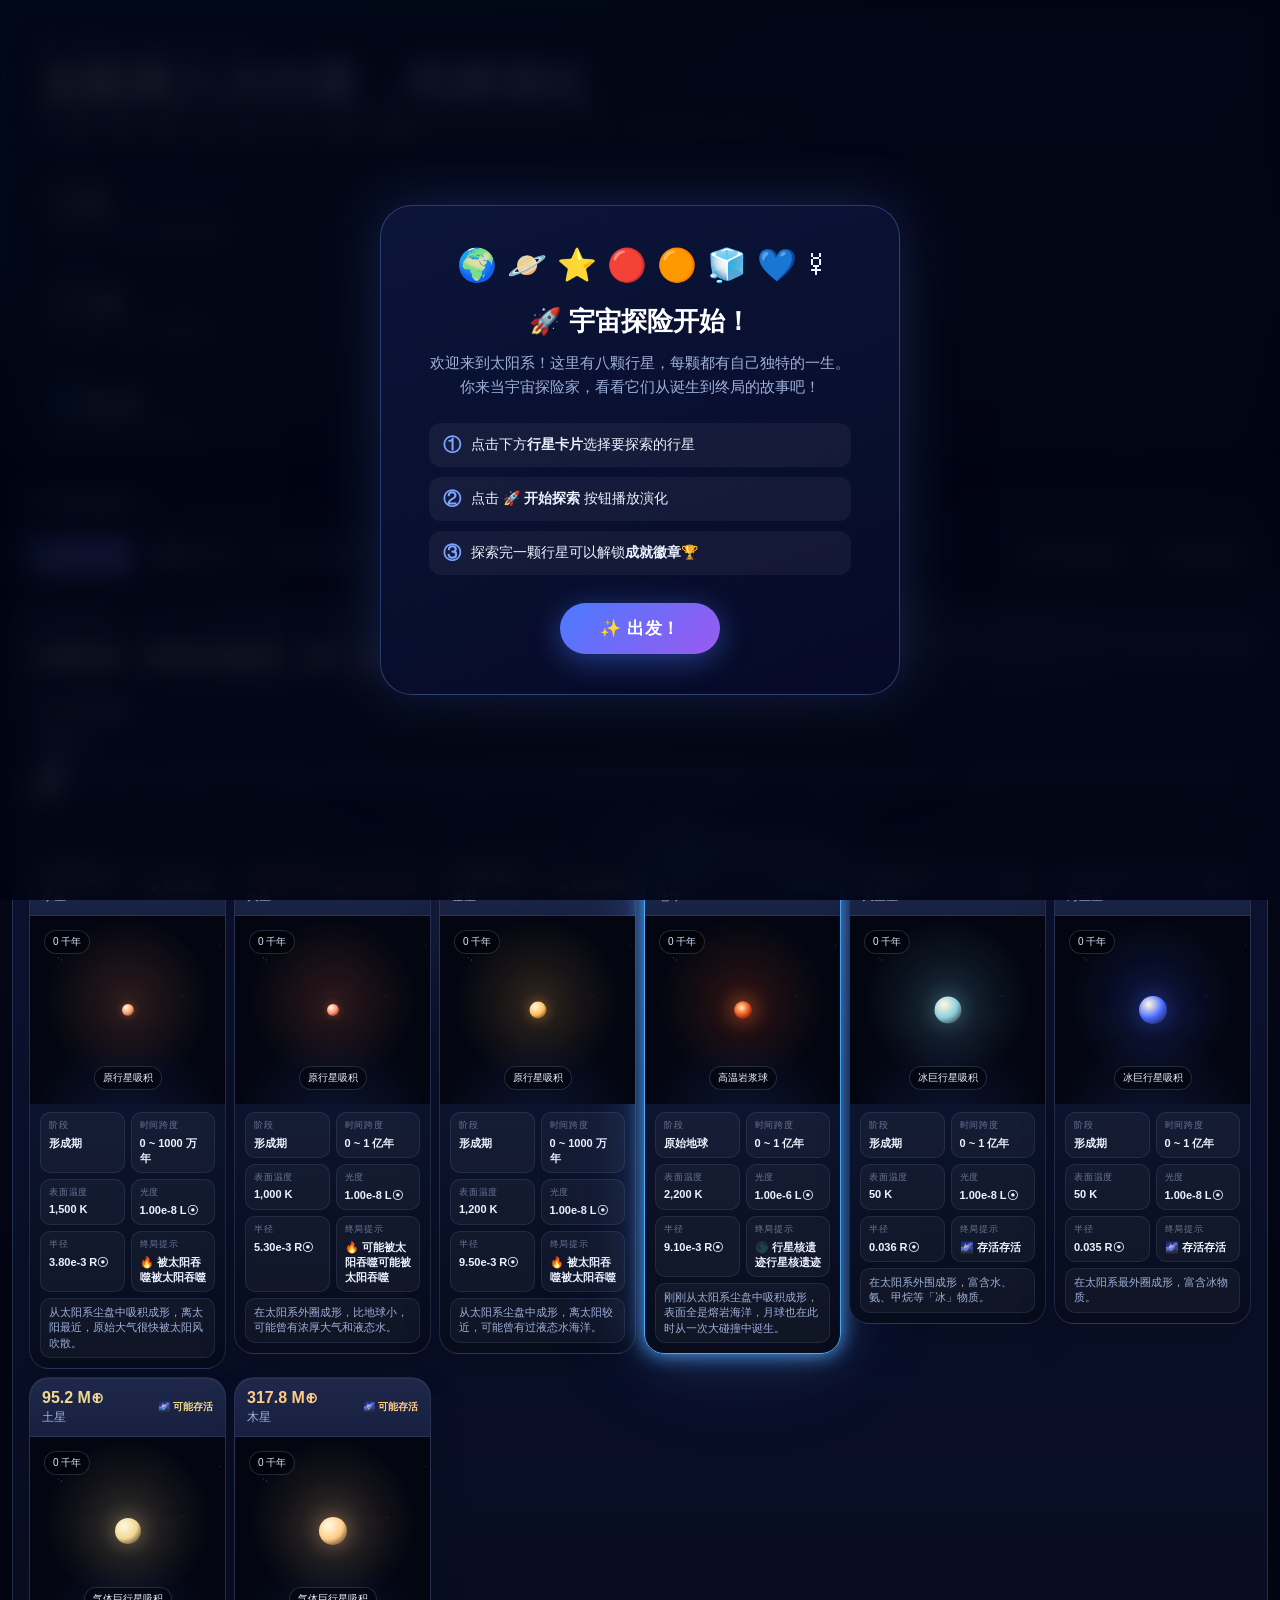
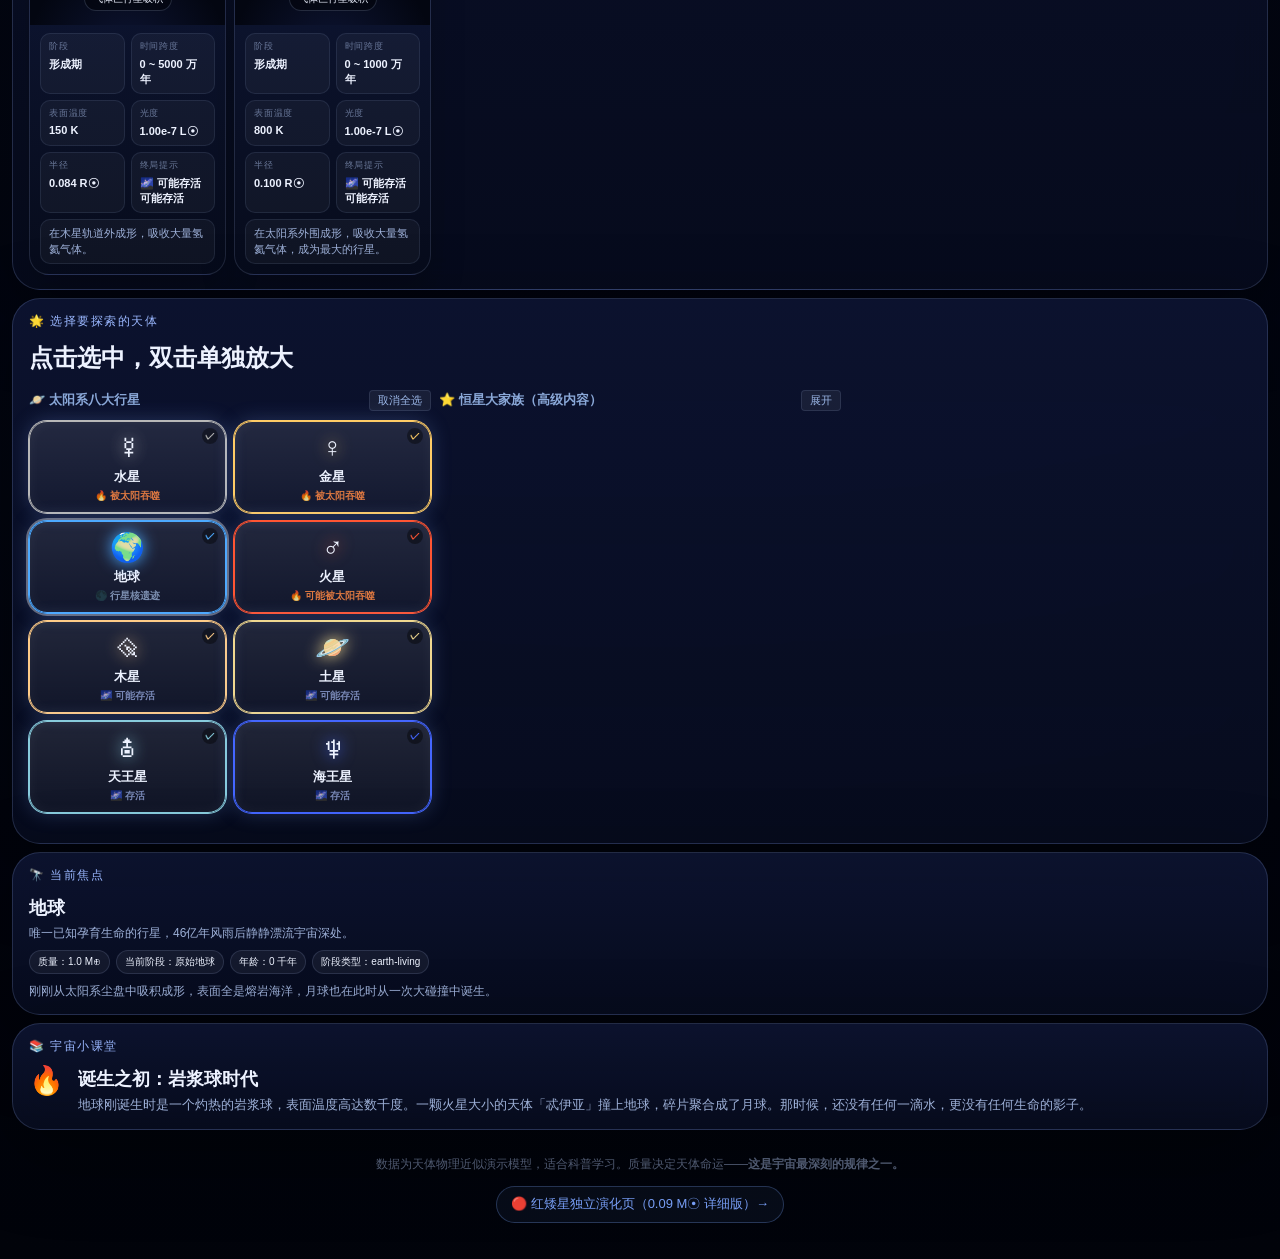
==== commit e114ab4c: "fix: add bidirectional navigation between index.html and star-009m-life.html" ====
--- a/index.html
+++ b/index.html
@@ -190,6 +190,9 @@
 
     <footer class="footer-note">
       数据为天体物理近似演示模型，适合科普学习。质量决定天体命运——<strong>这是宇宙最深刻的规律之一。</strong>
+      <div style="margin-top:12px">
+        <a href="star-009m-life.html" class="page-link">🔴 红矮星独立演化页（0.09 M☉ 详细版）→</a>
+      </div>
     </footer>
   </main>
 
--- a/star-universe.css
+++ b/star-universe.css
@@ -933,6 +933,22 @@
   text-align: center;
   line-height: 1.7;
   padding: 8px 0 12px;
+}
+
+.page-link {
+  display: inline-block;
+  color: #7ca4ff;
+  font-size: 13px;
+  text-decoration: none;
+  padding: 6px 14px;
+  border-radius: 999px;
+  border: 1px solid rgba(124, 164, 255, 0.28);
+  background: rgba(124, 164, 255, 0.06);
+  transition: background 0.18s, color 0.18s;
+}
+.page-link:hover {
+  background: rgba(124, 164, 255, 0.15);
+  color: #c0d8ff;
 }
 
 @media (max-width: 1380px) {
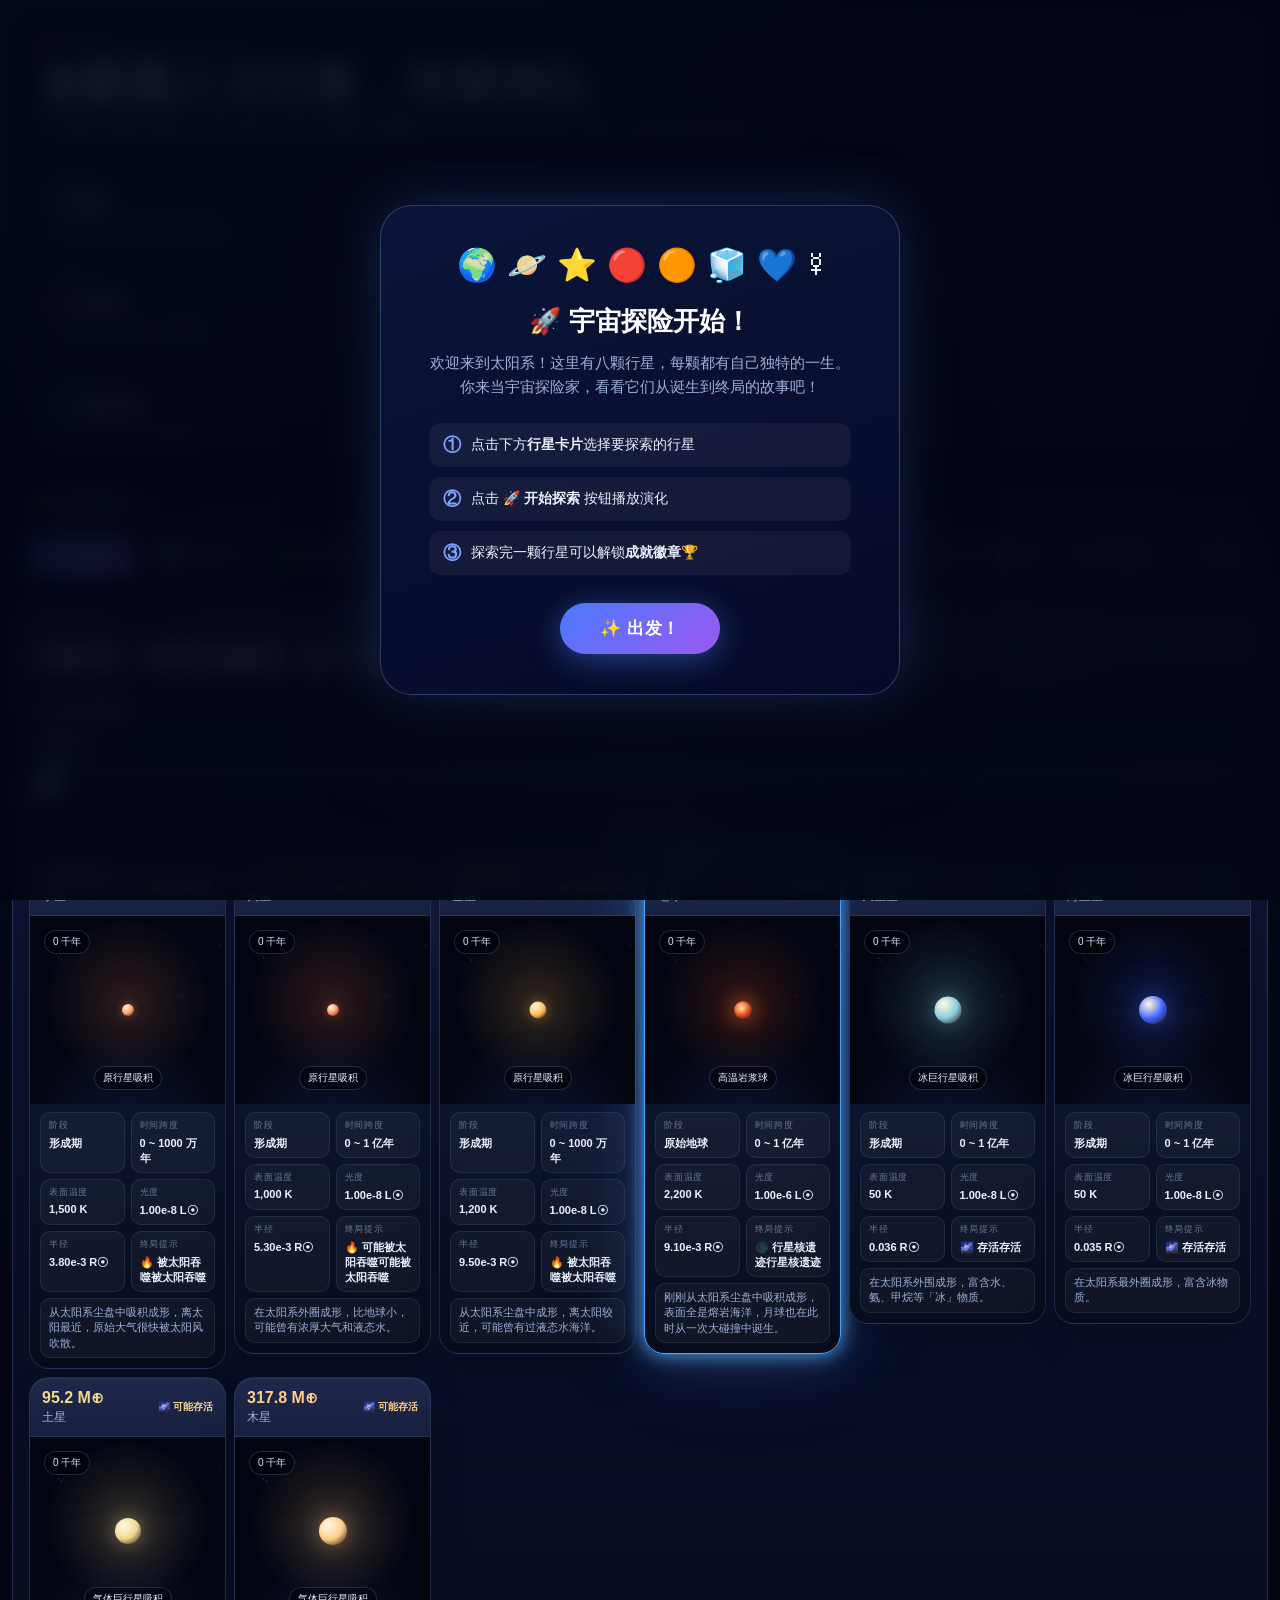
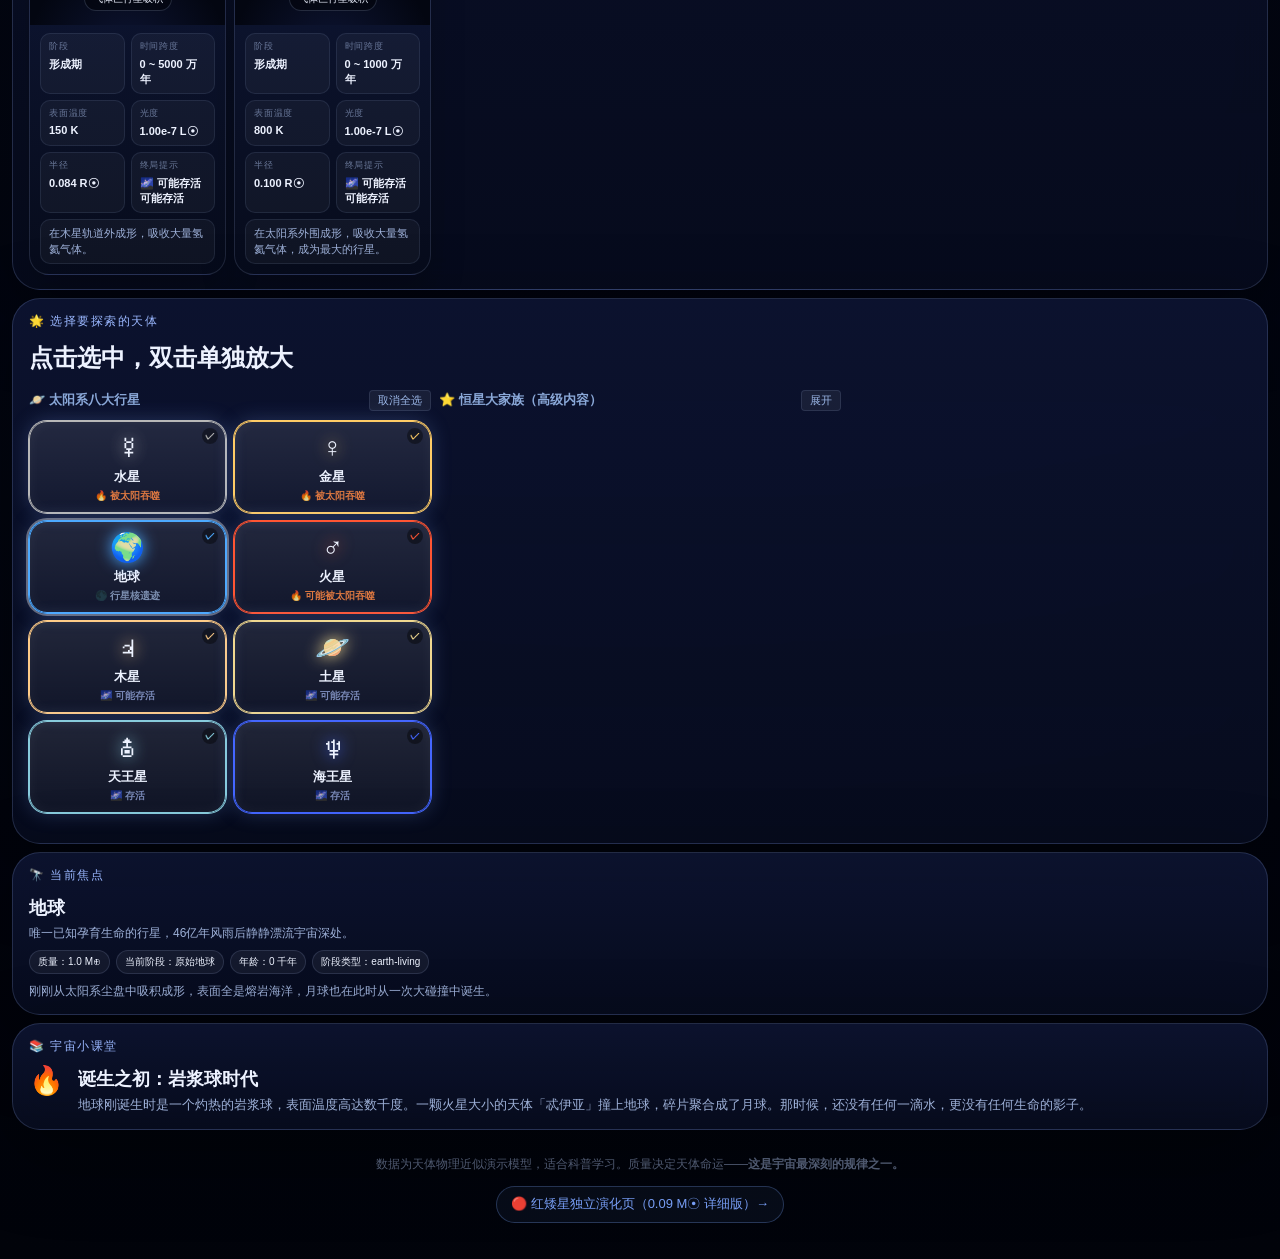
==== commit f3850bd4: "fix+perf: code review 一轮修复 Bug 修复: - resetBtn: 新增重置 exploredPhases/lastCelebPhaseKey/lastFunFactAt/l" ====
--- a/index.html
+++ b/index.html
@@ -121,6 +121,7 @@
         <div class="selector-actions inline-actions">
           <button id="selectAllBtn" class="mini-btn">🪐 八大行星全上</button>
           <button id="showFocusBtn" class="mini-btn">🔍 放大观看</button>
+          <button id="helpBtn" class="mini-btn" title="重新显示引导说明">❓ 帮助</button>
         </div>
       </div>
     </section>
--- a/star-universe.css
+++ b/star-universe.css
@@ -1496,6 +1496,16 @@
   color: rgba(255,255,255,0.3);
   white-space: nowrap;
   transition: color 0.3s ease;
+  /* [fix] 窄屏默认隐藏标签，避免重叠 */
+  display: none;
+}
+
+/* 仅在宽屏且是当前/过去阶段时才显示标签 */
+@media (min-width: 640px) {
+  .tl-marker.current .tl-label,
+  .tl-marker.past .tl-label {
+    display: block;
+  }
 }
 
 .tl-marker.past .tl-dot {
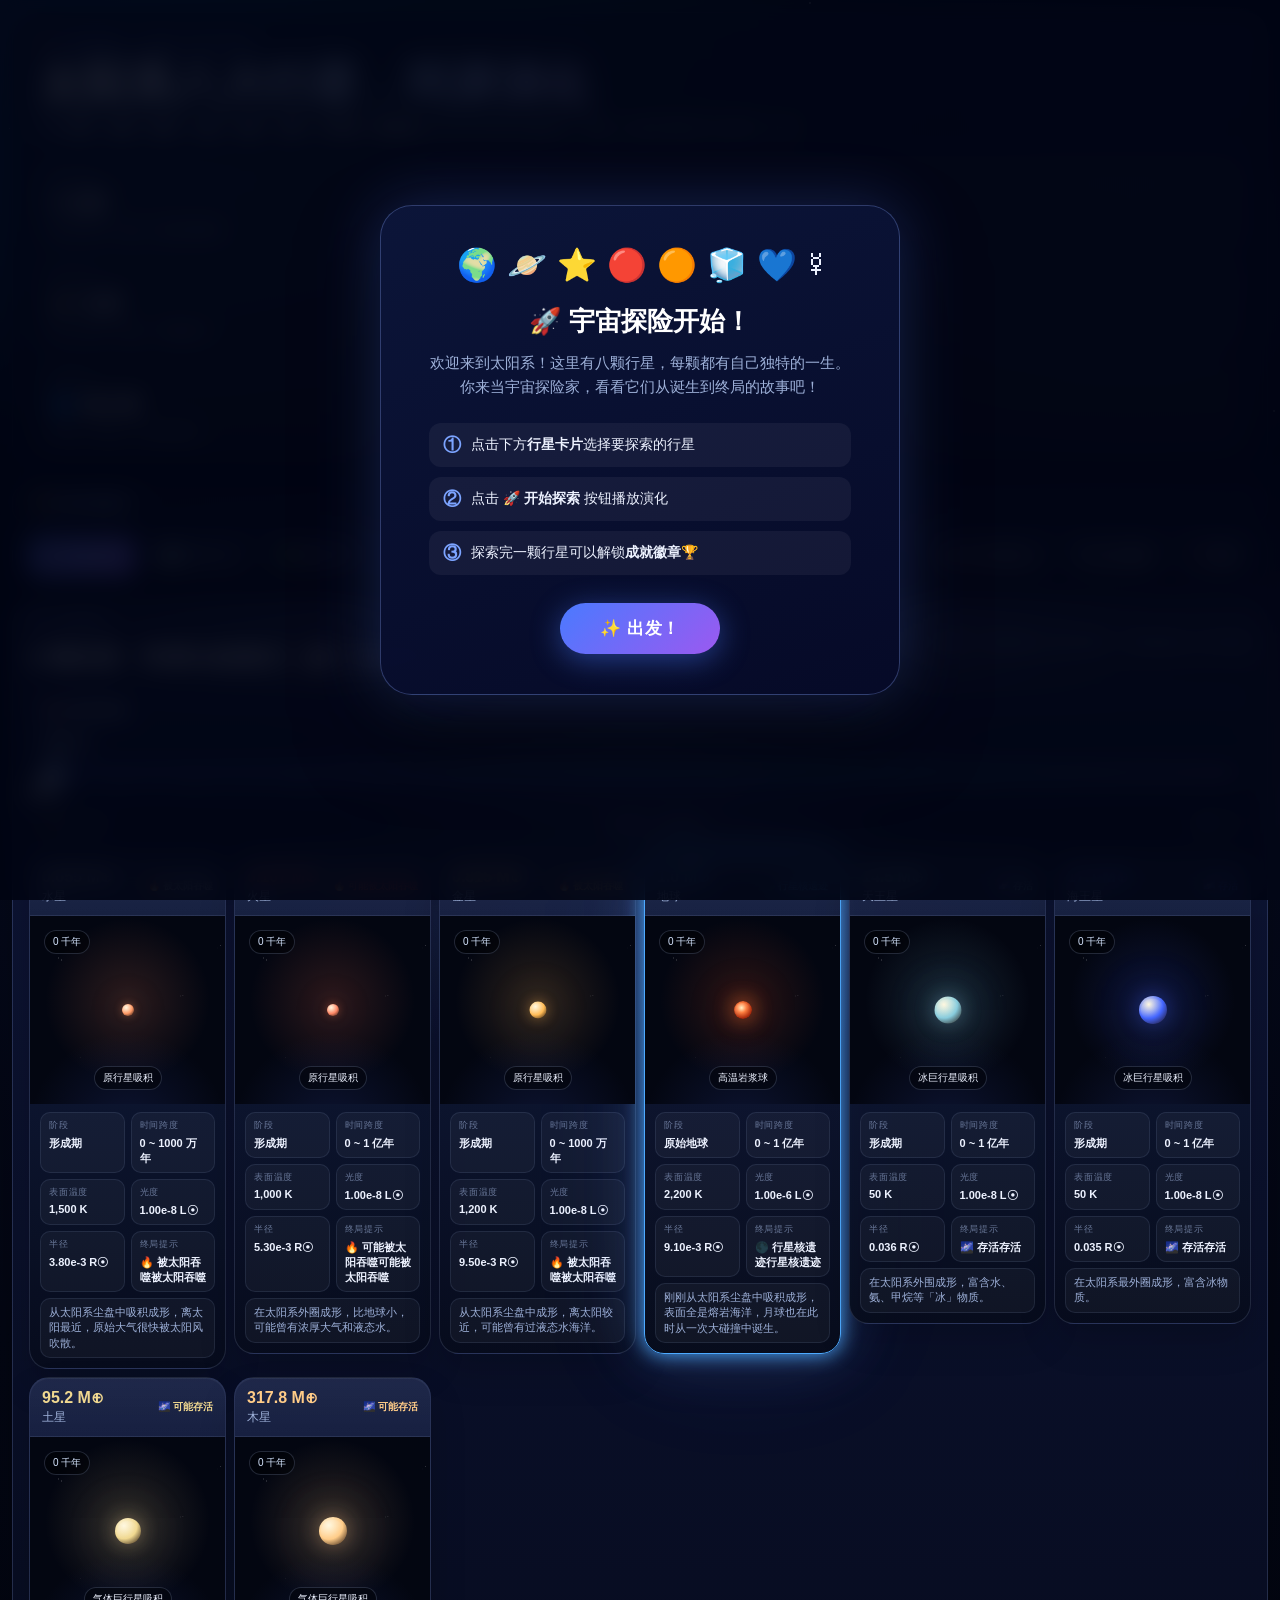
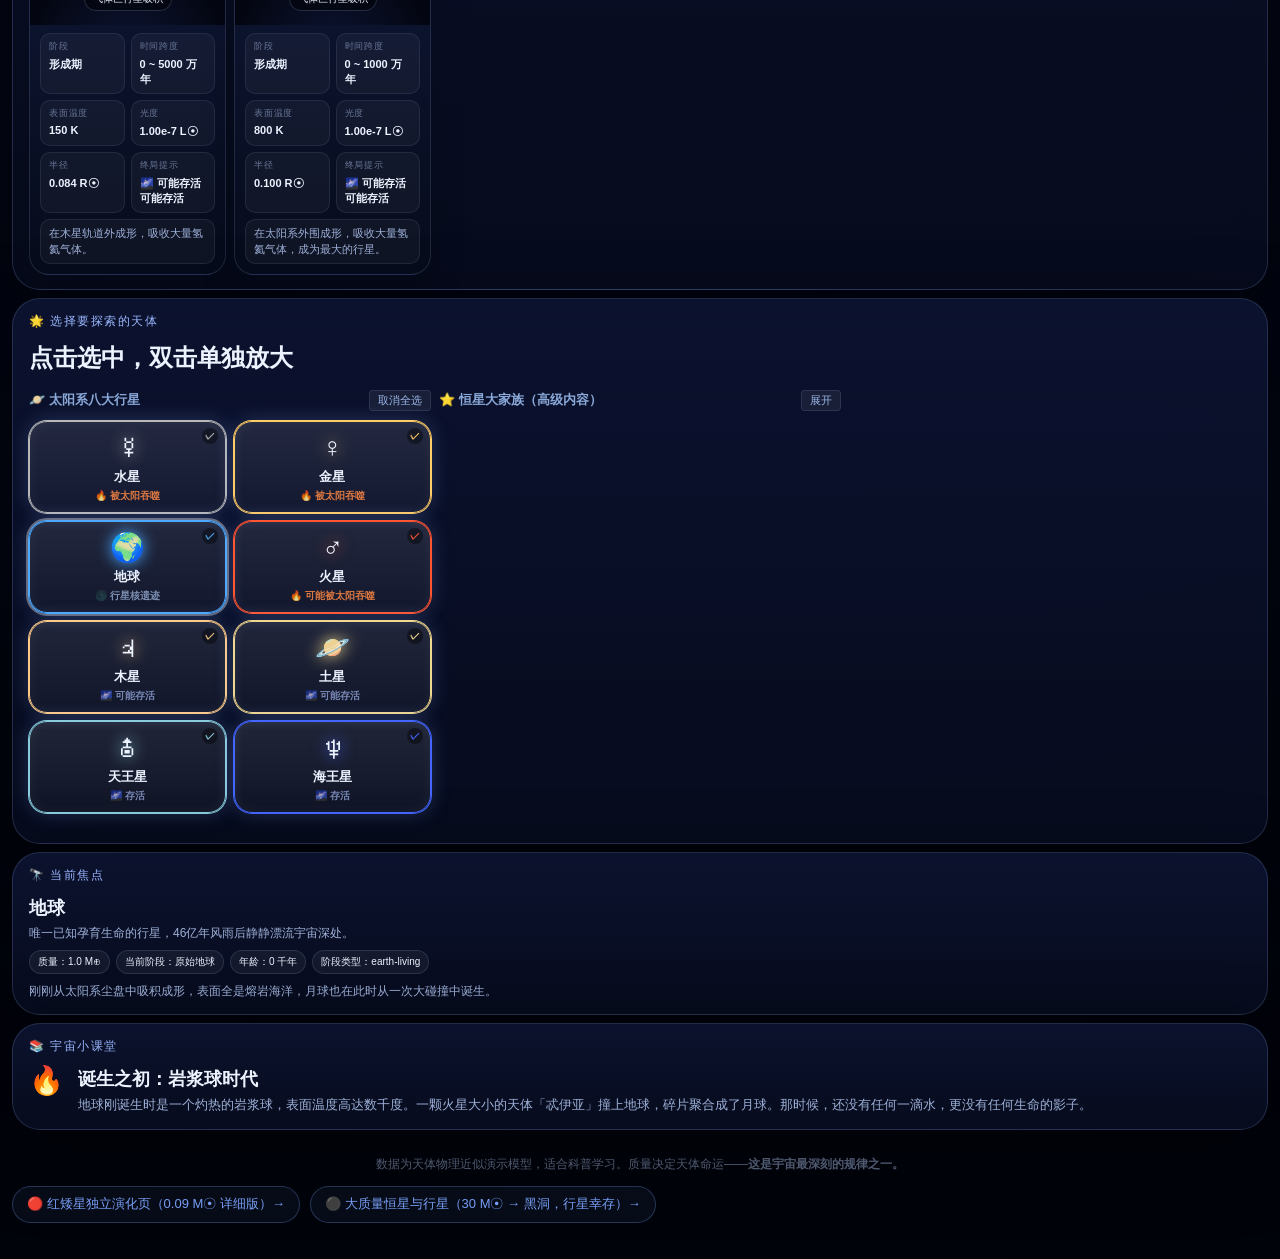
==== commit 856e96dc: "feat: 新增 30M☉ 大质量恒星+行星演化页面 - 新建 star-30m-planet.html/css/js 三件套 - 7阶段演化：云坍缩→OB主序→红超巨星→超新星→黑洞 - 行星（20" ====
--- a/index.html
+++ b/index.html
@@ -191,8 +191,9 @@
 
     <footer class="footer-note">
       数据为天体物理近似演示模型，适合科普学习。质量决定天体命运——<strong>这是宇宙最深刻的规律之一。</strong>
-      <div style="margin-top:12px">
+      <div style="margin-top:12px; display:flex; flex-wrap:wrap; gap:10px;">
         <a href="star-009m-life.html" class="page-link">🔴 红矮星独立演化页（0.09 M☉ 详细版）→</a>
+        <a href="star-30m-planet.html" class="page-link">⚫ 大质量恒星与行星（30 M☉ → 黑洞，行星幸存）→</a>
       </div>
     </footer>
   </main>
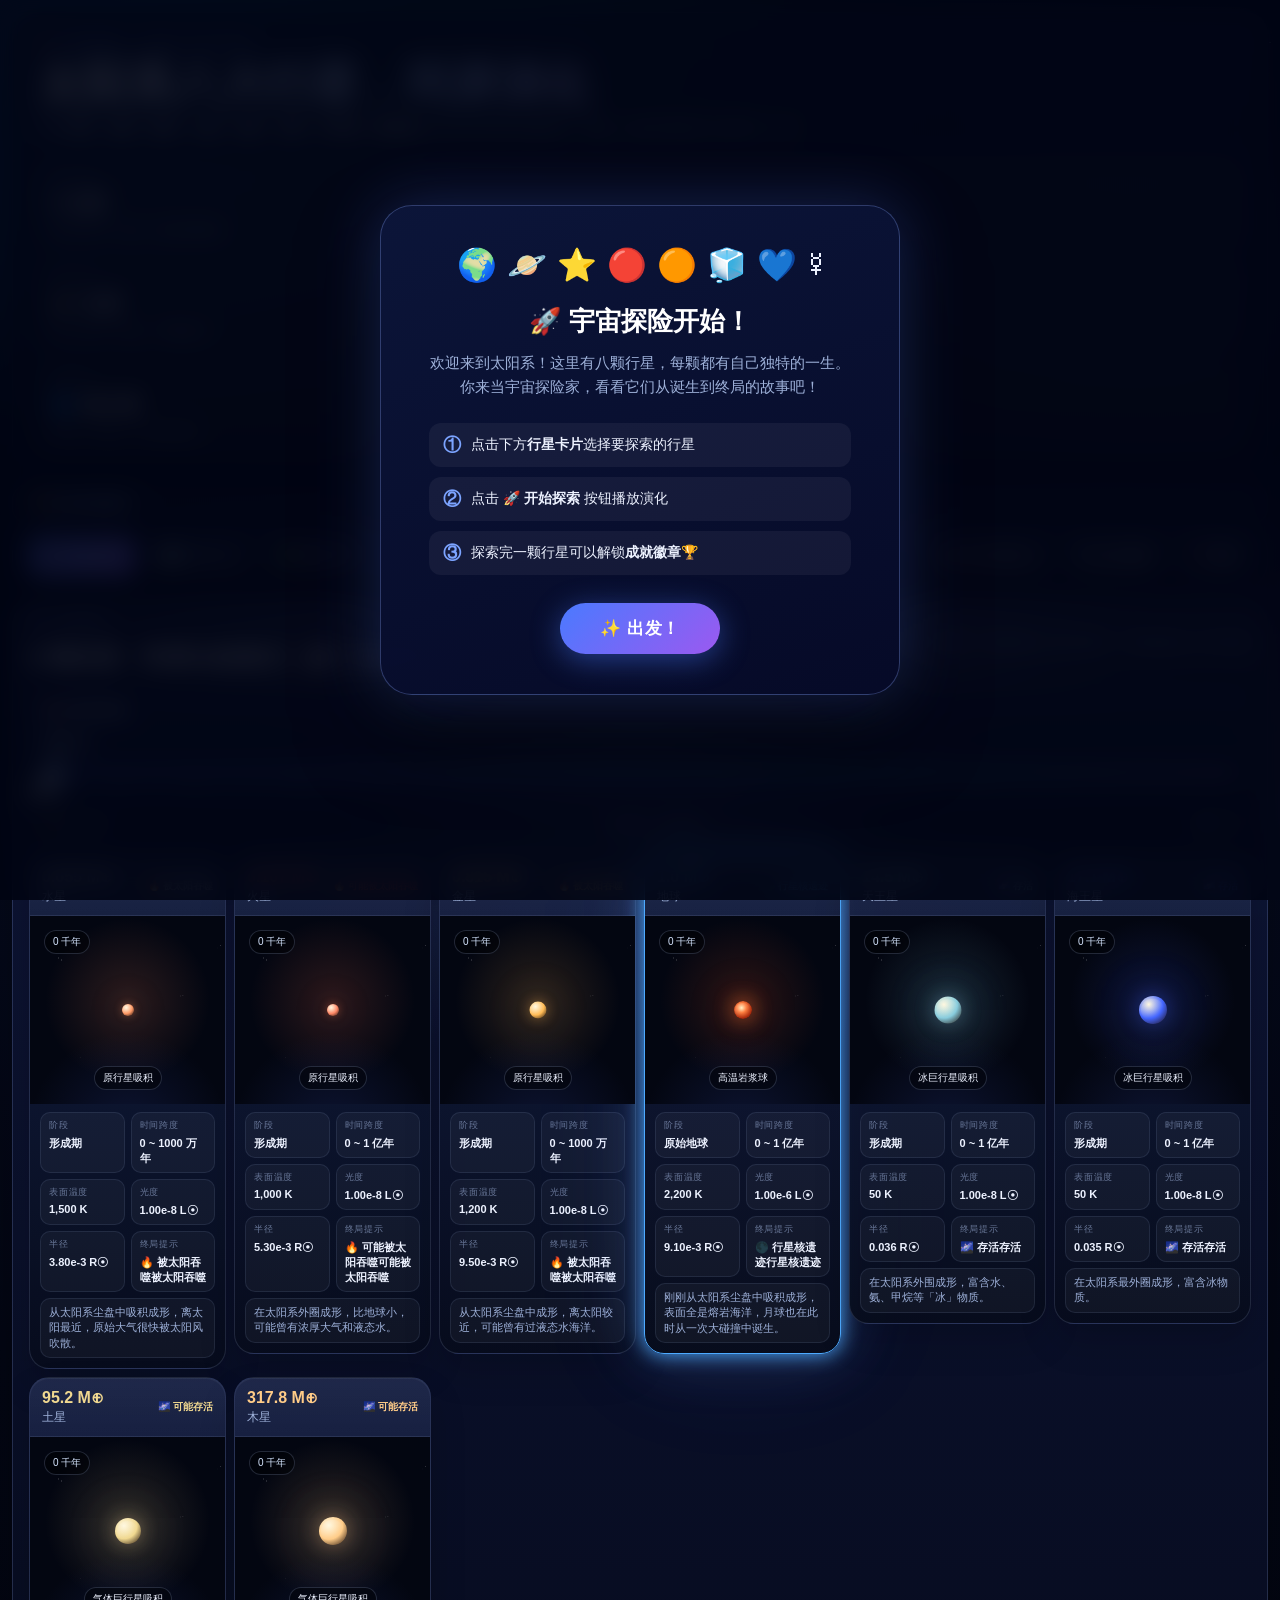
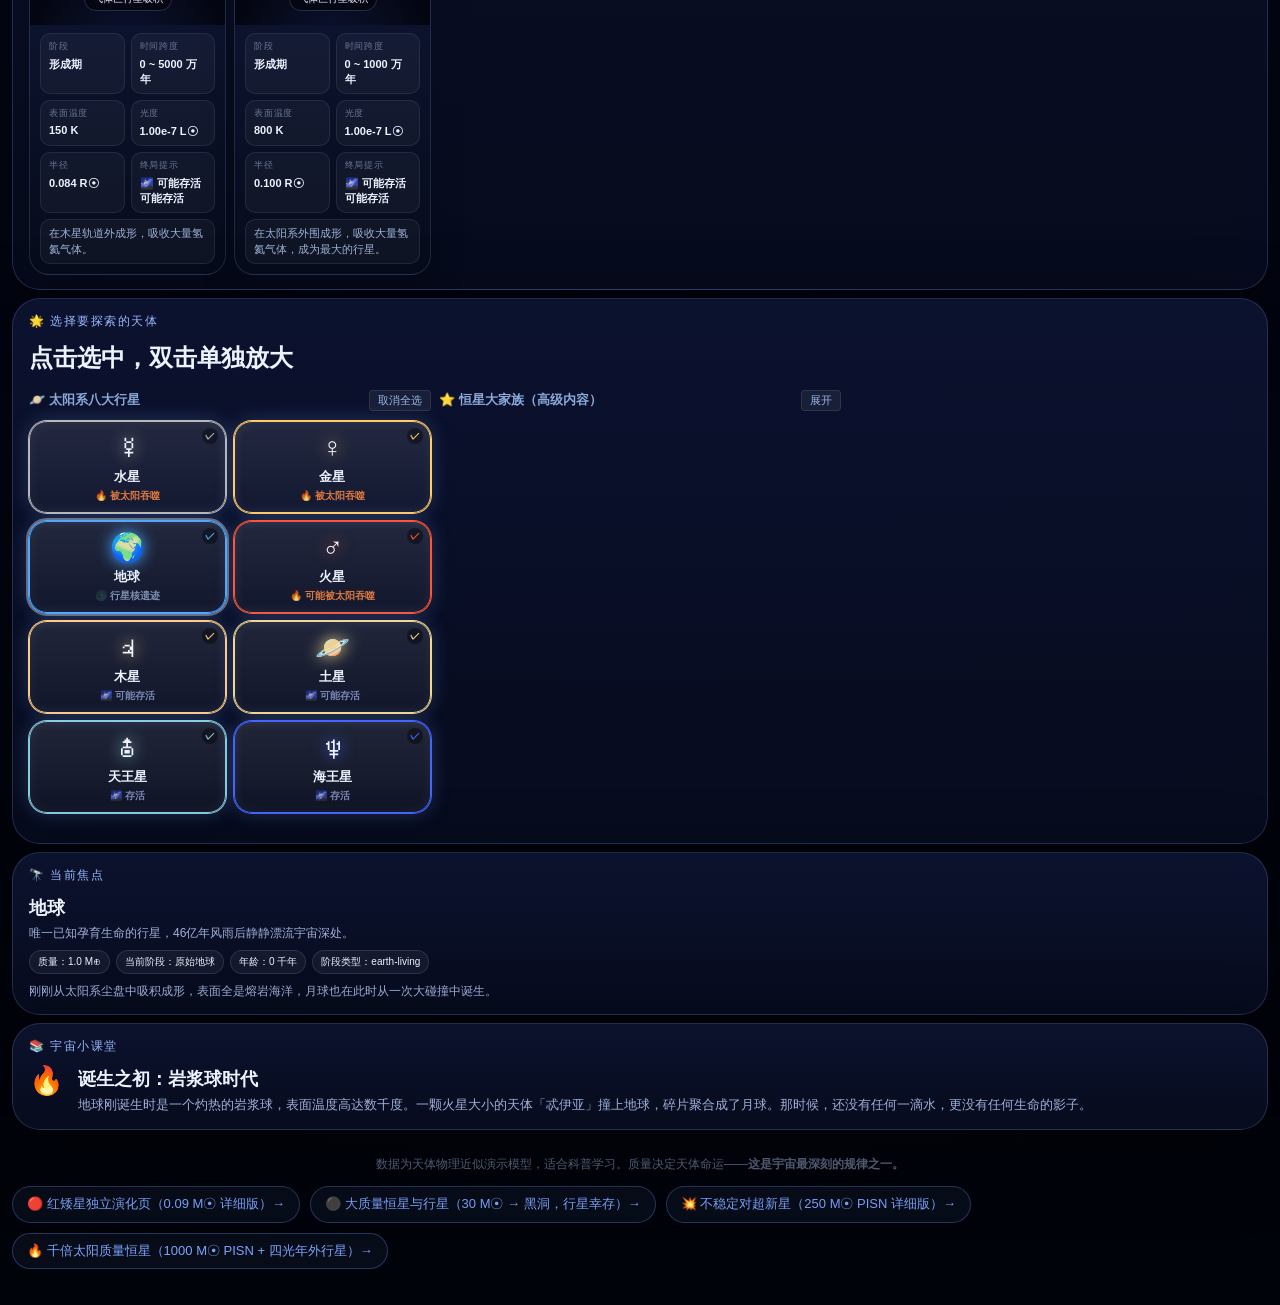
==== commit 1831172a: "feat: add 1000 M☉ PISN page with 4-light-year planet" ====
--- a/index.html
+++ b/index.html
@@ -194,6 +194,8 @@
       <div style="margin-top:12px; display:flex; flex-wrap:wrap; gap:10px;">
         <a href="star-009m-life.html" class="page-link">🔴 红矮星独立演化页（0.09 M☉ 详细版）→</a>
         <a href="star-30m-planet.html" class="page-link">⚫ 大质量恒星与行星（30 M☉ → 黑洞，行星幸存）→</a>
+        <a href="star-250m.html" class="page-link">💥 不稳定对超新星（250 M☉ PISN 详细版）→</a>
+        <a href="star-1000m.html" class="page-link">🔥 千倍太阳质量恒星（1000 M☉ PISN + 四光年外行星）→</a>
       </div>
     </footer>
   </main>
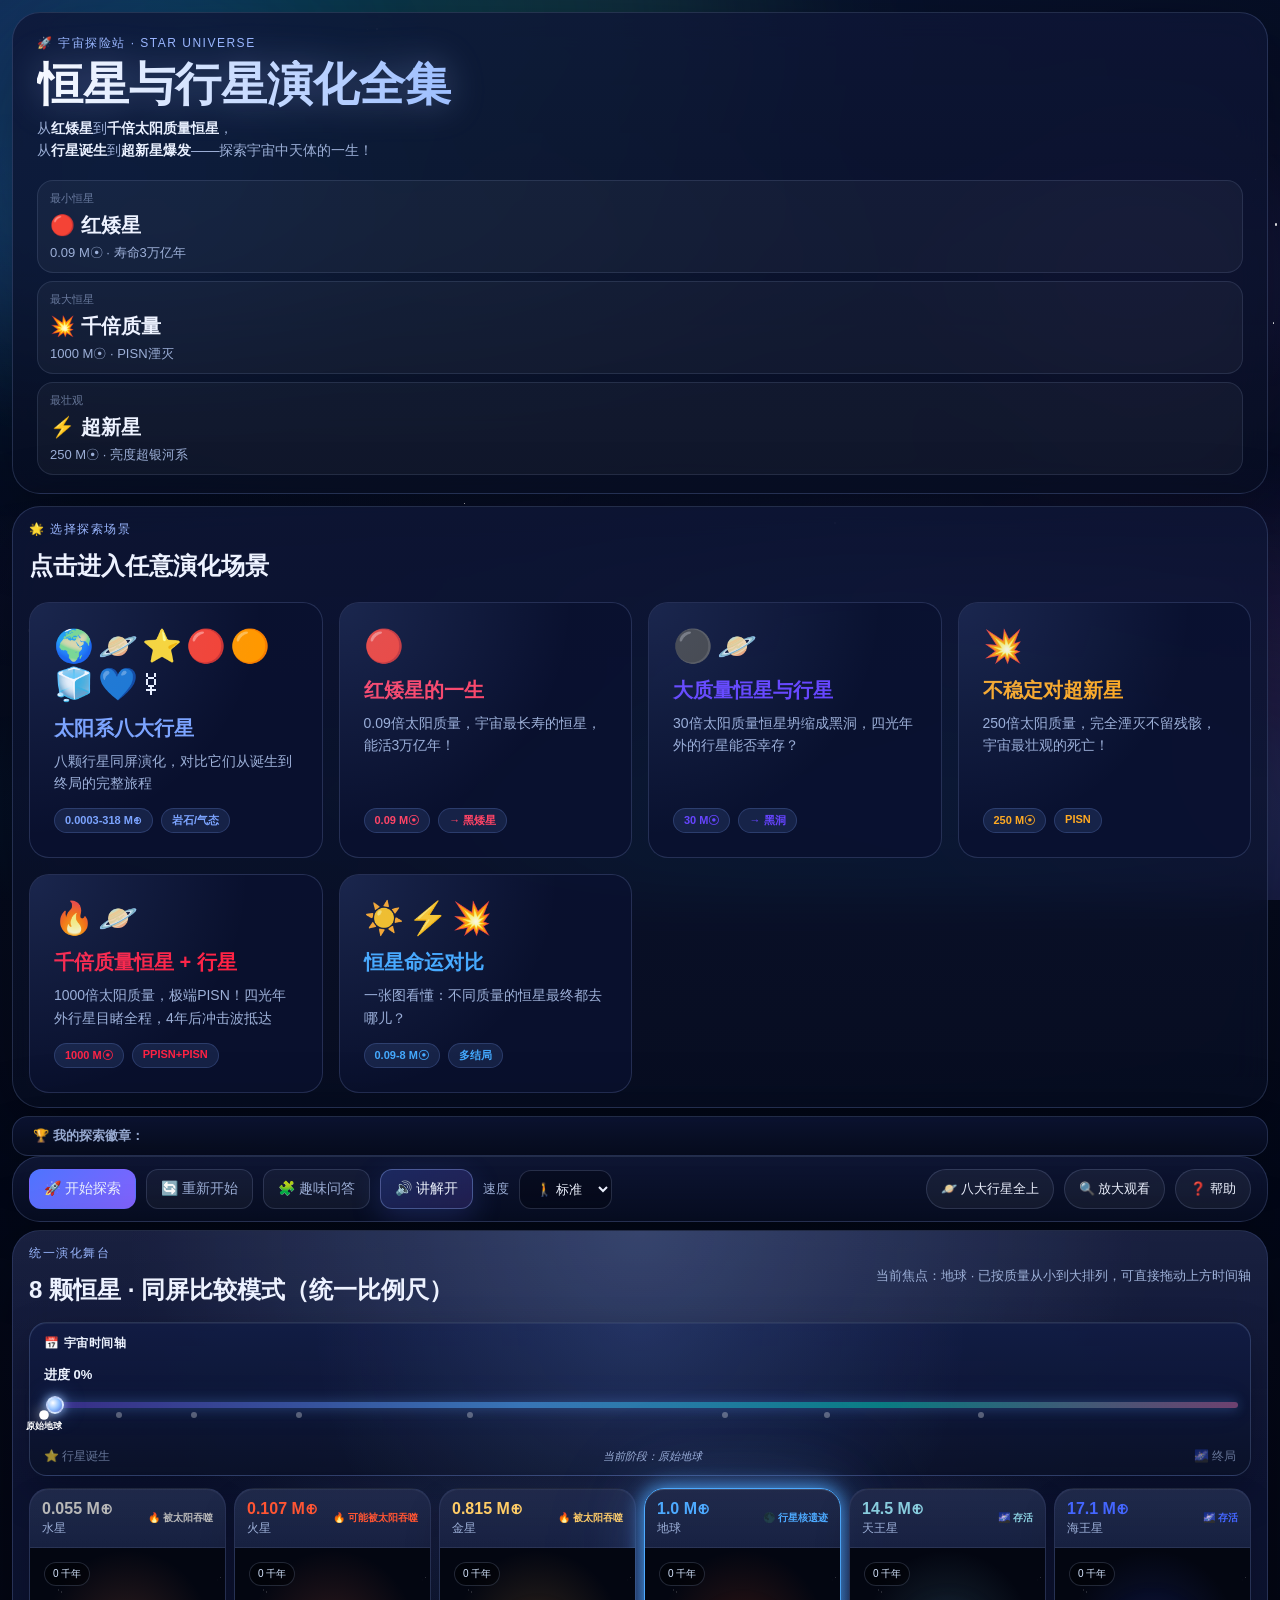
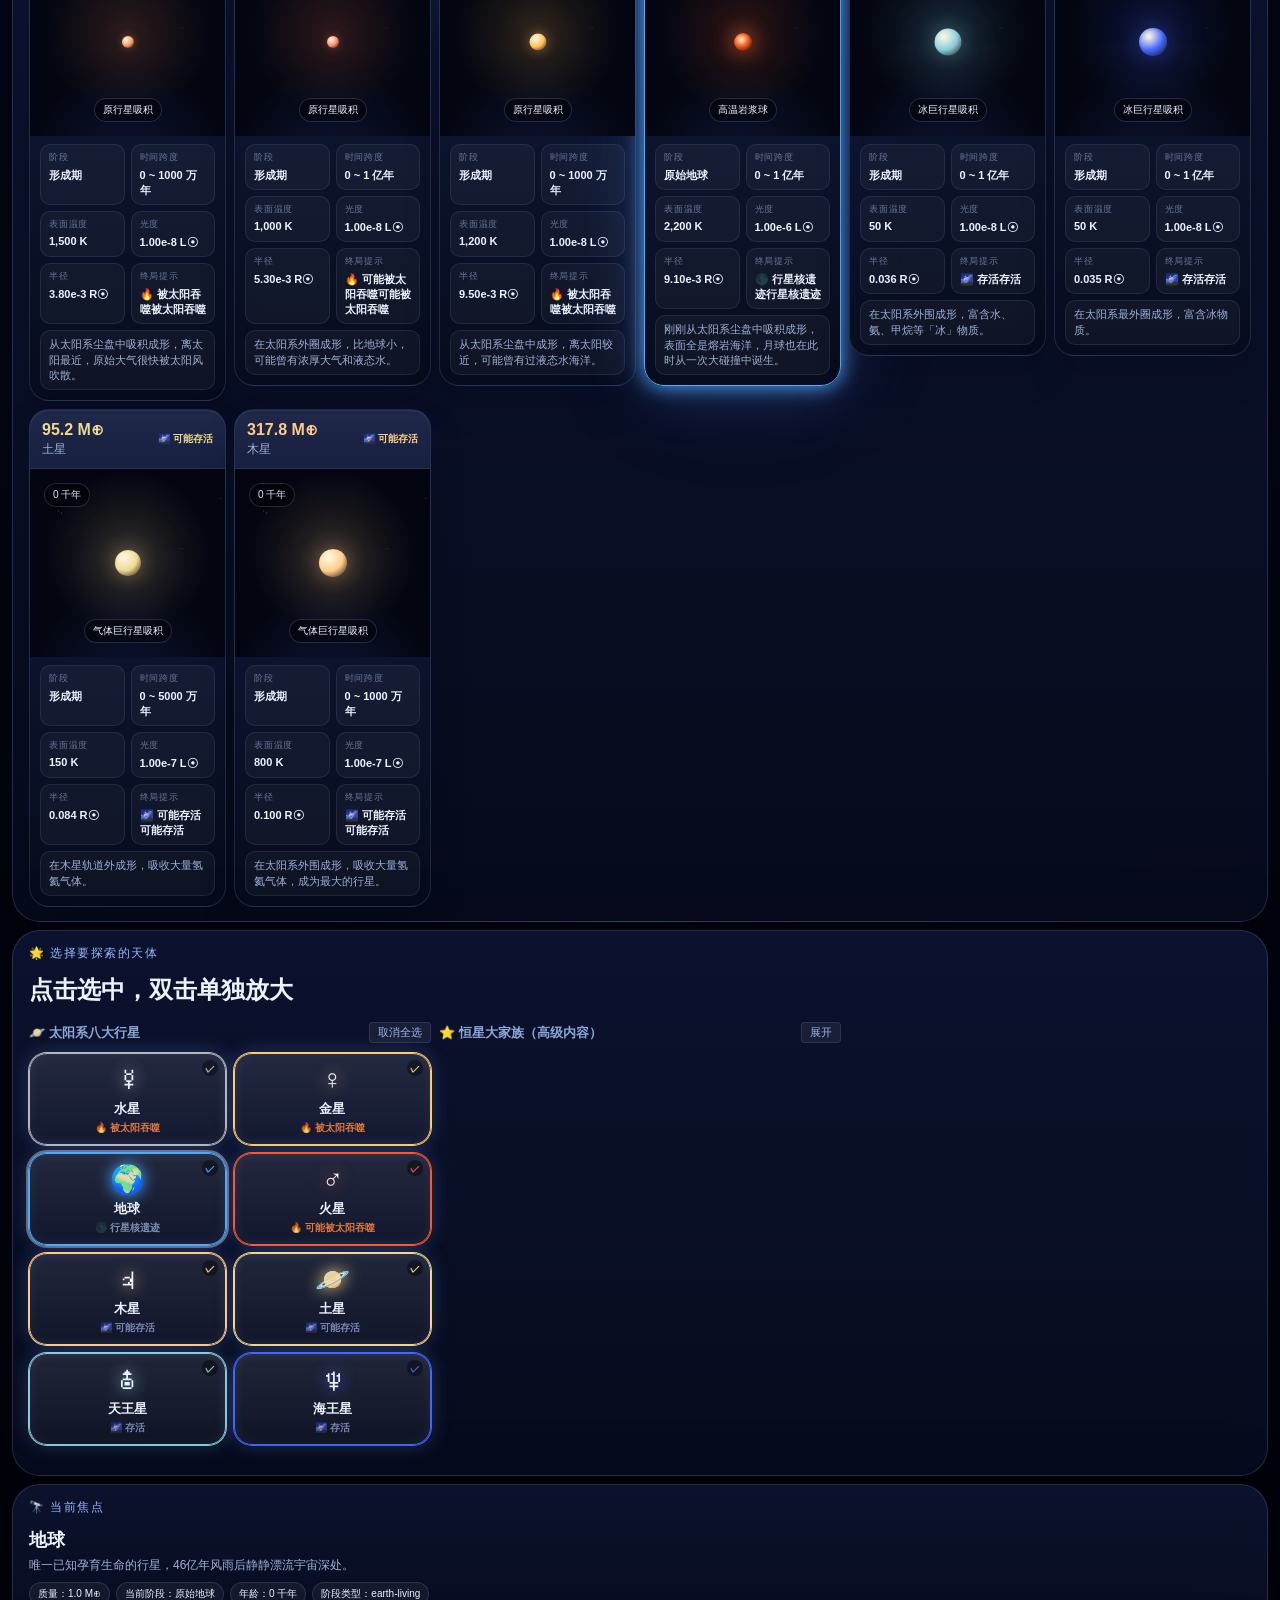
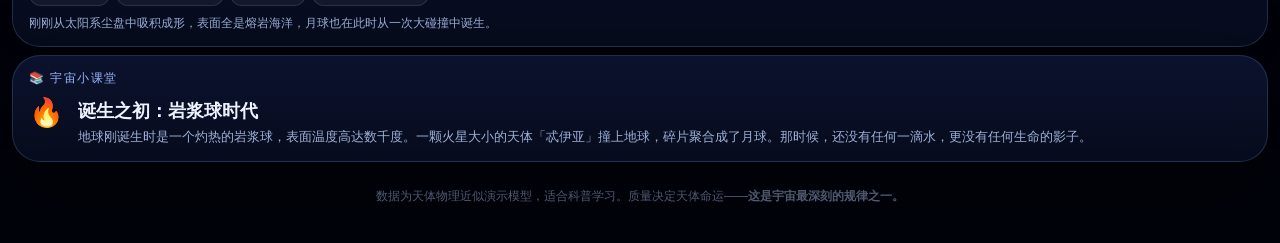
==== commit ed9e76c1: "feat: transform index.html into homepage with portal cards for all sub-pages" ====
--- a/index.html
+++ b/index.html
@@ -3,8 +3,8 @@
 <head>
   <meta charset="UTF-8" />
   <meta name="viewport" content="width=device-width, initial-scale=1.0" />
-  <title>宇宙探险站 · 太阳系八大行星同屏演化</title>
-  <meta name="description" content="带孩子探索太阳系八大行星的一生！用有趣的动画和讲解，看行星从诞生到终局的完整演化。" />
+  <title>宇宙探险站 · 恒星与行星演化全集</title>
+  <meta name="description" content="探索恒星与行星的一生！从红矮星到千倍太阳质量恒星，从行星诞生到超新星爆发，各种极端天体演化场景。" />
   <link rel="icon" type="image/svg+xml" href="favicon.svg" />
   <link rel="stylesheet" href="star-universe.css" />
 </head>
@@ -25,76 +25,102 @@
   <!-- 庆祝粒子层 -->
   <canvas id="celebCanvas" class="celeb-canvas"></canvas>
 
-  <!-- 欢迎引导弹层 -->
-  <div id="welcomeOverlay" class="welcome-overlay">
-    <div class="welcome-card">
-      <div class="welcome-planets-row">
-        <span class="wp-planet" style="animation-delay:0s">🌍</span>
-        <span class="wp-planet" style="animation-delay:0.1s">🪐</span>
-        <span class="wp-planet" style="animation-delay:0.2s">⭐</span>
-        <span class="wp-planet" style="animation-delay:0.3s">🔴</span>
-        <span class="wp-planet" style="animation-delay:0.4s">🟠</span>
-        <span class="wp-planet" style="animation-delay:0.5s">🧊</span>
-        <span class="wp-planet" style="animation-delay:0.6s">💙</span>
-        <span class="wp-planet" style="animation-delay:0.7s">☿</span>
-      </div>
-      <h2 class="welcome-title">🚀 宇宙探险开始！</h2>
-      <p class="welcome-desc">欢迎来到太阳系！这里有八颗行星，每颗都有自己独特的一生。<br/>你来当宇宙探险家，看看它们从诞生到终局的故事吧！</p>
-      <div class="welcome-steps">
-        <div class="ws-step"><span class="ws-num">①</span> <span>点击下方<strong>行星卡片</strong>选择要探索的行星</span></div>
-        <div class="ws-step"><span class="ws-num">②</span> <span>点击 <strong>🚀 开始探索</strong> 按钮播放演化</span></div>
-        <div class="ws-step"><span class="ws-num">③</span> <span>探索完一颗行星可以解锁<strong>成就徽章</strong>🏆</span></div>
-      </div>
-      <button id="welcomeStart" class="welcome-btn">✨ 出发！</button>
-    </div>
-  </div>
-
-  <!-- 终章弹层 -->
-  <div id="endingOverlay" class="ending-overlay">
-    <div class="ending-card">
-      <div class="ending-glow"></div>
-      <p class="ending-pre">🎬 演化终章</p>
-      <h2 id="endingTitle" class="ending-title">终章</h2>
-      <p id="endingDesc" class="ending-desc"></p>
-      <div id="endingBadge" class="ending-badge"></div>
-      <p id="endingNote" class="ending-note"></p>
-      <button id="endingClose" class="ending-btn">🔄 继续探索</button>
-    </div>
-  </div>
-
-  <!-- 成就徽章弹出提示 -->
-  <div id="badgeToast" class="badge-toast hidden">
-    <div class="badge-toast-inner">
-      <div id="badgeToastEmoji" class="bte-emoji">🏆</div>
-      <div>
-        <div class="bte-title">解锁成就！</div>
-        <div id="badgeToastText" class="bte-text">探索完成</div>
-      </div>
-    </div>
-  </div>
-
-  <!-- 冷知识卡片 -->
-  <div id="funFactCard" class="funfact-card hidden">
-    <div class="ff-emoji">💡</div>
-    <div id="funFactText" class="ff-text"></div>
-  </div>
-
   <main class="page-shell one-screen-layout">
     <!-- Hero 区 -->
     <header class="hero glass-panel compact-hero">
       <div class="hero-copy">
         <div class="hero-badge">🚀 宇宙探险站 · STAR UNIVERSE</div>
-        <h1>太阳系八大行星，同屏演化</h1>
+        <h1>恒星与行星演化全集</h1>
         <p>
-          探索<strong>水星、金星、地球、火星、木星、土星、天王星、海王星</strong>从诞生到终局的完整旅程。用统一比例尺看清它们有多不一样！
+          从<strong>红矮星</strong>到<strong>千倍太阳质量恒星</strong>，<br/>
+          从<strong>行星诞生</strong>到<strong>超新星爆发</strong>——探索宇宙中天体的一生！
         </p>
       </div>
       <div class="hero-stats">
-        <div class="hero-stat"><span>最小行星</span><strong>☿ 水星</strong><em>0.055 M⊕ · 命运：被太阳吞噬</em></div>
-        <div class="hero-stat"><span>最大行星</span><strong>🪐 木星</strong><em>317.8 M⊕ · 命运：可能存活</em></div>
-        <div class="hero-stat"><span>最远行星</span><strong>🔵 海王星</strong><em>30 AU · 命运：几乎必存活</em></div>
+        <div class="hero-stat"><span>最小恒星</span><strong>🔴 红矮星</strong><em>0.09 M☉ · 寿命3万亿年</em></div>
+        <div class="hero-stat"><span>最大恒星</span><strong>💥 千倍质量</strong><em>1000 M☉ · PISN湮灭</em></div>
+        <div class="hero-stat"><span>最壮观</span><strong>⚡ 超新星</strong><em>250 M☉ · 亮度超银河系</em></div>
       </div>
     </header>
+
+    <!-- 探索入口网格 -->
+    <section class="selector-wrap glass-panel">
+      <div class="section-head">
+        <div>
+          <p class="eyebrow">🌟 选择探索场景</p>
+          <h2>点击进入任意演化场景</h2>
+        </div>
+      </div>
+      <div style="display:grid; grid-template-columns:repeat(auto-fit, minmax(280px, 1fr)); gap:16px; margin-top:20px;">
+        
+        <!-- 入口1: 太阳系八大行星 -->
+        <a href="#stageGrid" class="portal-card" onclick="document.getElementById('stageGrid').scrollIntoView({behavior:'smooth'}); return false;">
+          <div class="pc-icon">🌍🪐⭐🔴🟠🧊💙☿</div>
+          <div class="pc-title">太阳系八大行星</div>
+          <div class="pc-desc">八颗行星同屏演化，对比它们从诞生到终局的完整旅程</div>
+          <div class="pc-tags">
+            <span class="pc-tag">0.0003-318 M⊕</span>
+            <span class="pc-tag">岩石/气态</span>
+          </div>
+        </a>
+
+        <!-- 入口2: 红矮星 -->
+        <a href="star-009m-life.html" class="portal-card" style="--c:#ff4466;">
+          <div class="pc-icon">🔴</div>
+          <div class="pc-title">红矮星的一生</div>
+          <div class="pc-desc">0.09倍太阳质量，宇宙最长寿的恒星，能活3万亿年！</div>
+          <div class="pc-tags">
+            <span class="pc-tag">0.09 M☉</span>
+            <span class="pc-tag">→ 黑矮星</span>
+          </div>
+        </a>
+
+        <!-- 入口3: 30M☉ 恒星+行星 -->
+        <a href="star-30m-planet.html" class="portal-card" style="--c:#6644ff;">
+          <div class="pc-icon">⚫🪐</div>
+          <div class="pc-title">大质量恒星与行星</div>
+          <div class="pc-desc">30倍太阳质量恒星坍缩成黑洞，四光年外的行星能否幸存？</div>
+          <div class="pc-tags">
+            <span class="pc-tag">30 M☉</span>
+            <span class="pc-tag">→ 黑洞</span>
+          </div>
+        </a>
+
+        <!-- 入口4: 250M☉ PISN -->
+        <a href="star-250m.html" class="portal-card" style="--c:#ffaa22;">
+          <div class="pc-icon">💥</div>
+          <div class="pc-title">不稳定对超新星</div>
+          <div class="pc-desc">250倍太阳质量，完全湮灭不留残骸，宇宙最壮观的死亡！</div>
+          <div class="pc-tags">
+            <span class="pc-tag">250 M☉</span>
+            <span class="pc-tag">PISN</span>
+          </div>
+        </a>
+
+        <!-- 入口5: 1000M☉ PISN+行星 -->
+        <a href="star-1000m.html" class="portal-card" style="--c:#ff2244;">
+          <div class="pc-icon">🔥🪐</div>
+          <div class="pc-title">千倍质量恒星 + 行星</div>
+          <div class="pc-desc">1000倍太阳质量，极端PISN！四光年外行星目睹全程，4年后冲击波抵达</div>
+          <div class="pc-tags">
+            <span class="pc-tag">1000 M☉</span>
+            <span class="pc-tag">PPISN+PISN</span>
+          </div>
+        </a>
+
+        <!-- 入口6: 恒星对比 -->
+        <a href="star-compare.html" class="portal-card" style="--c:#44aaff;">
+          <div class="pc-icon">☀️⚡💥</div>
+          <div class="pc-title">恒星命运对比</div>
+          <div class="pc-desc">一张图看懂：不同质量的恒星最终都去哪儿？</div>
+          <div class="pc-tags">
+            <span class="pc-tag">0.09-8 M☉</span>
+            <span class="pc-tag">多结局</span>
+          </div>
+        </a>
+
+      </div>
+    </section>
 
     <!-- 成就徽章展示区 -->
     <section id="badgeShelf" class="badge-shelf glass-panel hidden">
@@ -191,12 +217,6 @@
 
     <footer class="footer-note">
       数据为天体物理近似演示模型，适合科普学习。质量决定天体命运——<strong>这是宇宙最深刻的规律之一。</strong>
-      <div style="margin-top:12px; display:flex; flex-wrap:wrap; gap:10px;">
-        <a href="star-009m-life.html" class="page-link">🔴 红矮星独立演化页（0.09 M☉ 详细版）→</a>
-        <a href="star-30m-planet.html" class="page-link">⚫ 大质量恒星与行星（30 M☉ → 黑洞，行星幸存）→</a>
-        <a href="star-250m.html" class="page-link">💥 不稳定对超新星（250 M☉ PISN 详细版）→</a>
-        <a href="star-1000m.html" class="page-link">🔥 千倍太阳质量恒星（1000 M☉ PISN + 四光年外行星）→</a>
-      </div>
     </footer>
   </main>
 
@@ -204,4 +224,4 @@
   <script src="star-250m-data.js"></script>
   <script src="star-universe-app.js"></script>
 </body>
-</html>
+</html>
--- a/star-universe.css
+++ b/star-universe.css
@@ -7,6 +7,7 @@
   --sub: #9db0d8;
   --muted: rgba(157, 176, 216, 0.62);
   --accent: #7ca4ff;
+  --c: #7ca4ff;
   --radius-lg: 28px;
   --radius-md: 18px;
   --shadow: 0 24px 80px rgba(0, 0, 0, 0.35);
@@ -949,6 +950,72 @@
 .page-link:hover {
   background: rgba(124, 164, 255, 0.15);
   color: #c0d8ff;
+}
+
+/* ===== 入口卡片 ===== */
+.portal-card {
+  display: flex;
+  flex-direction: column;
+  padding: 24px;
+  background: var(--panel-strong);
+  border: 1px solid var(--border);
+  border-radius: 20px;
+  text-decoration: none;
+  color: inherit;
+  transition: all 0.25s ease;
+  position: relative;
+  overflow: hidden;
+}
+
+.portal-card::before {
+  content: "";
+  position: absolute;
+  inset: 0;
+  background: radial-gradient(circle at 0% 0%, rgba(124, 164, 255, 0.15) 0%, transparent 60%);
+  pointer-events: none;
+}
+
+.portal-card:hover {
+  transform: translateY(-4px);
+  border-color: var(--c, var(--accent));
+  box-shadow: 0 16px 40px rgba(0, 0, 0, 0.35), 0 0 0 1px var(--c, var(--accent));
+}
+
+.portal-card .pc-icon {
+  font-size: 32px;
+  margin-bottom: 12px;
+  letter-spacing: 4px;
+}
+
+.portal-card .pc-title {
+  font-size: 20px;
+  font-weight: 800;
+  color: var(--c, #7ca4ff);
+  margin-bottom: 8px;
+}
+
+.portal-card .pc-desc {
+  font-size: 14px;
+  color: var(--sub);
+  line-height: 1.6;
+  margin-bottom: 14px;
+  flex: 1;
+}
+
+.portal-card .pc-tags {
+  display: flex;
+  gap: 8px;
+  flex-wrap: wrap;
+}
+
+.portal-card .pc-tag {
+  font-size: 11px;
+  font-weight: 600;
+  padding: 4px 10px;
+  border-radius: 999px;
+  background: rgba(124, 164, 255, 0.12);
+  color: var(--c, #a0c0ff);
+  border: 1px solid rgba(124, 164, 255, 0.2);
 }
 
 @media (max-width: 1380px) {
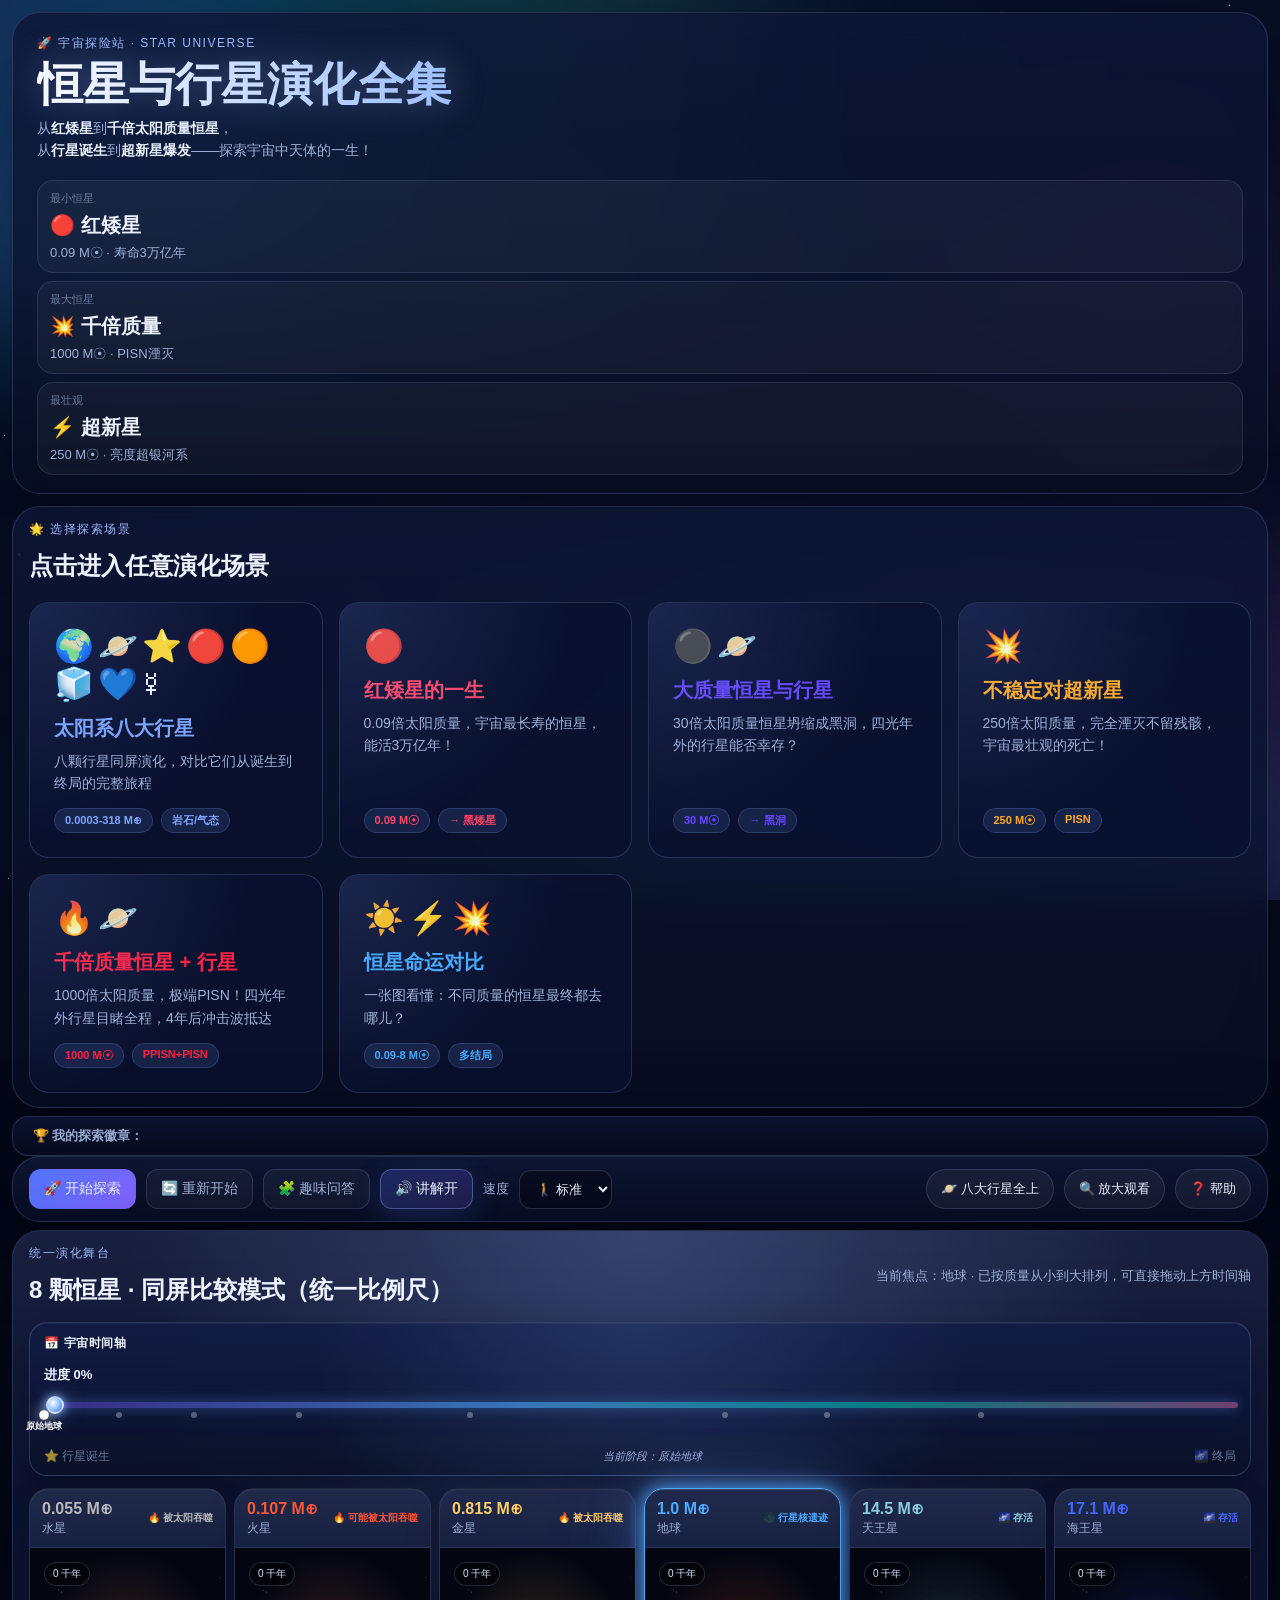
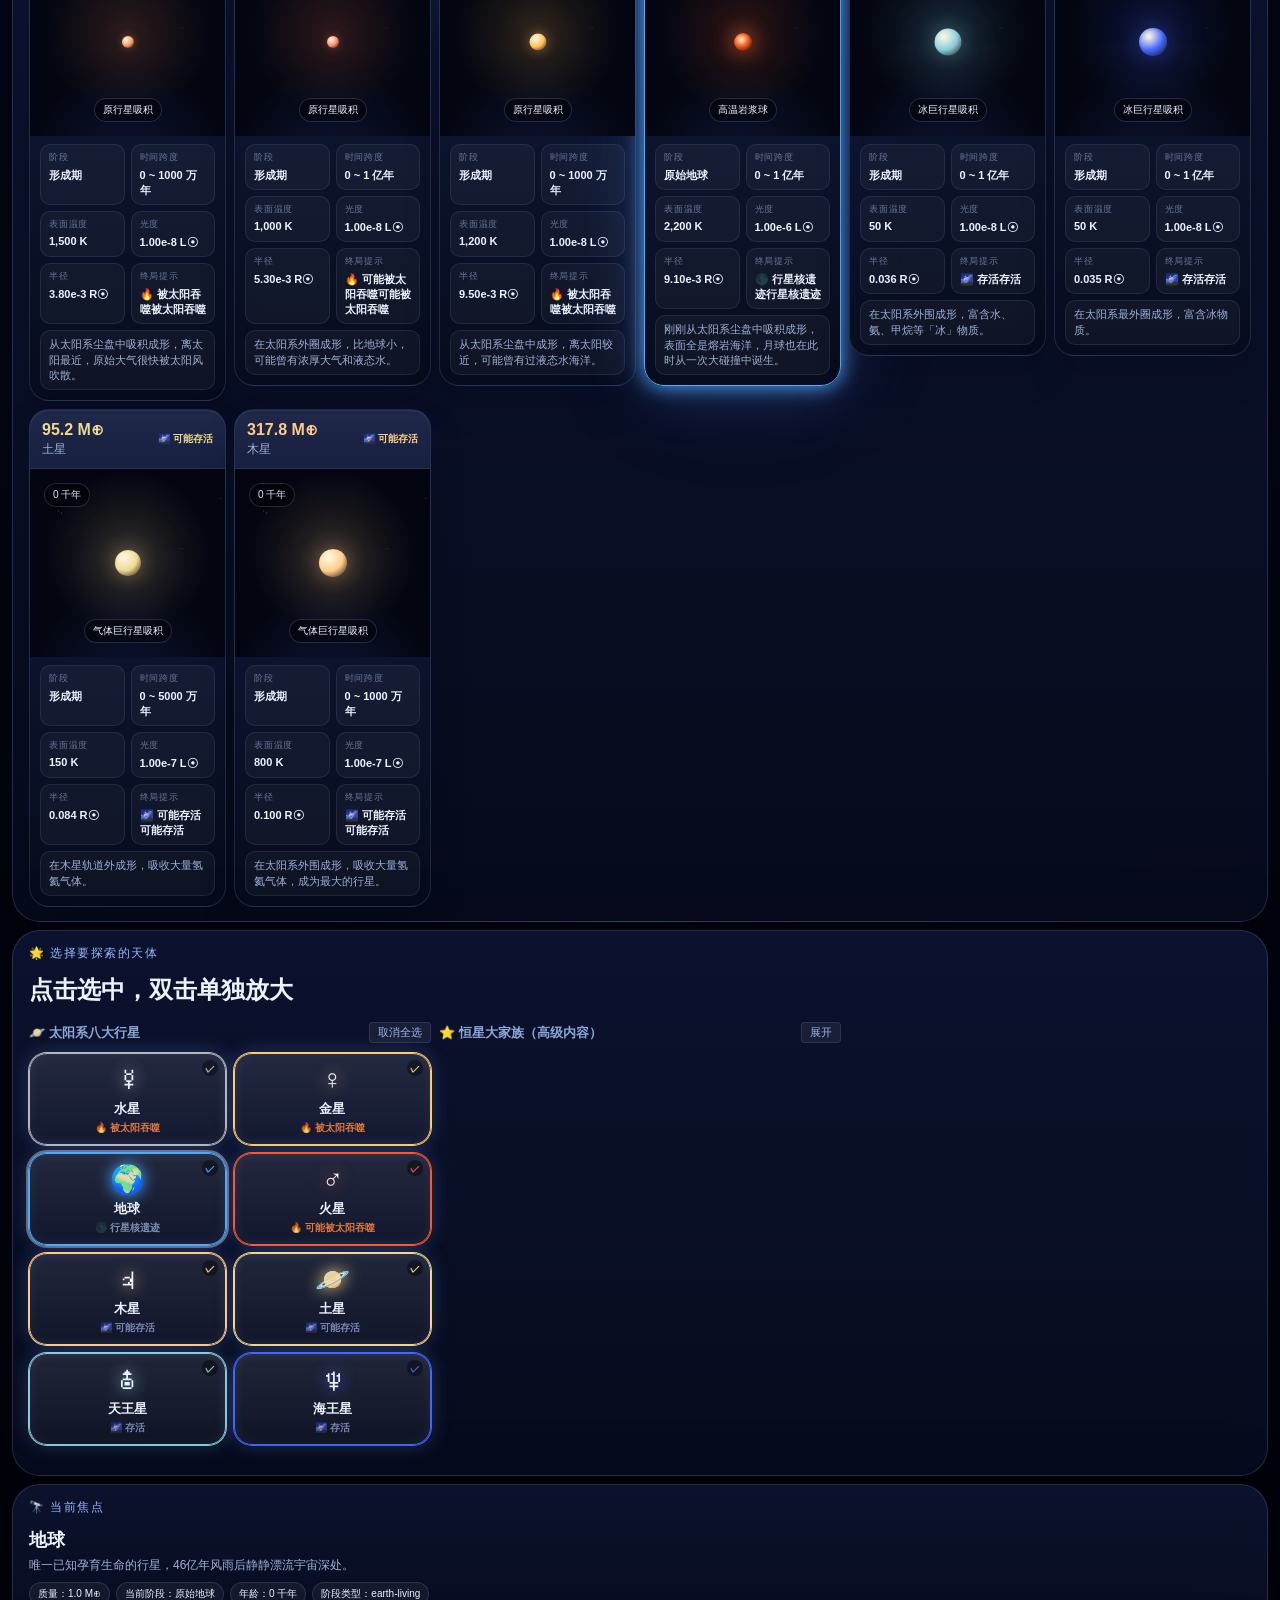
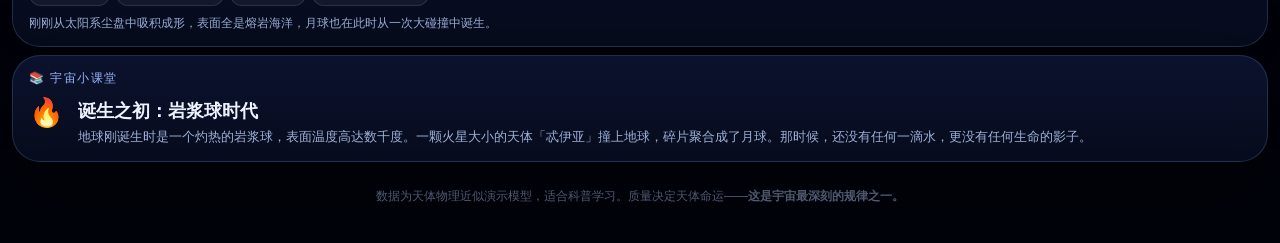
==== commit e157ed8c: "feat: add target=_blank to portal cards for new tab navigation" ====
--- a/index.html
+++ b/index.html
@@ -65,7 +65,7 @@
         </a>
 
         <!-- 入口2: 红矮星 -->
-        <a href="star-009m-life.html" class="portal-card" style="--c:#ff4466;">
+        <a href="star-009m-life.html" class="portal-card" style="--c:#ff4466;" target="_blank">
           <div class="pc-icon">🔴</div>
           <div class="pc-title">红矮星的一生</div>
           <div class="pc-desc">0.09倍太阳质量，宇宙最长寿的恒星，能活3万亿年！</div>
@@ -76,7 +76,7 @@
         </a>
 
         <!-- 入口3: 30M☉ 恒星+行星 -->
-        <a href="star-30m-planet.html" class="portal-card" style="--c:#6644ff;">
+        <a href="star-30m-planet.html" class="portal-card" style="--c:#6644ff;" target="_blank">
           <div class="pc-icon">⚫🪐</div>
           <div class="pc-title">大质量恒星与行星</div>
           <div class="pc-desc">30倍太阳质量恒星坍缩成黑洞，四光年外的行星能否幸存？</div>
@@ -87,7 +87,7 @@
         </a>
 
         <!-- 入口4: 250M☉ PISN -->
-        <a href="star-250m.html" class="portal-card" style="--c:#ffaa22;">
+        <a href="star-250m.html" class="portal-card" style="--c:#ffaa22;" target="_blank">
           <div class="pc-icon">💥</div>
           <div class="pc-title">不稳定对超新星</div>
           <div class="pc-desc">250倍太阳质量，完全湮灭不留残骸，宇宙最壮观的死亡！</div>
@@ -98,7 +98,7 @@
         </a>
 
         <!-- 入口5: 1000M☉ PISN+行星 -->
-        <a href="star-1000m.html" class="portal-card" style="--c:#ff2244;">
+        <a href="star-1000m.html" class="portal-card" style="--c:#ff2244;" target="_blank">
           <div class="pc-icon">🔥🪐</div>
           <div class="pc-title">千倍质量恒星 + 行星</div>
           <div class="pc-desc">1000倍太阳质量，极端PISN！四光年外行星目睹全程，4年后冲击波抵达</div>
@@ -109,7 +109,7 @@
         </a>
 
         <!-- 入口6: 恒星对比 -->
-        <a href="star-compare.html" class="portal-card" style="--c:#44aaff;">
+        <a href="star-compare.html" class="portal-card" style="--c:#44aaff;" target="_blank">
           <div class="pc-icon">☀️⚡💥</div>
           <div class="pc-title">恒星命运对比</div>
           <div class="pc-desc">一张图看懂：不同质量的恒星最终都去哪儿？</div>
